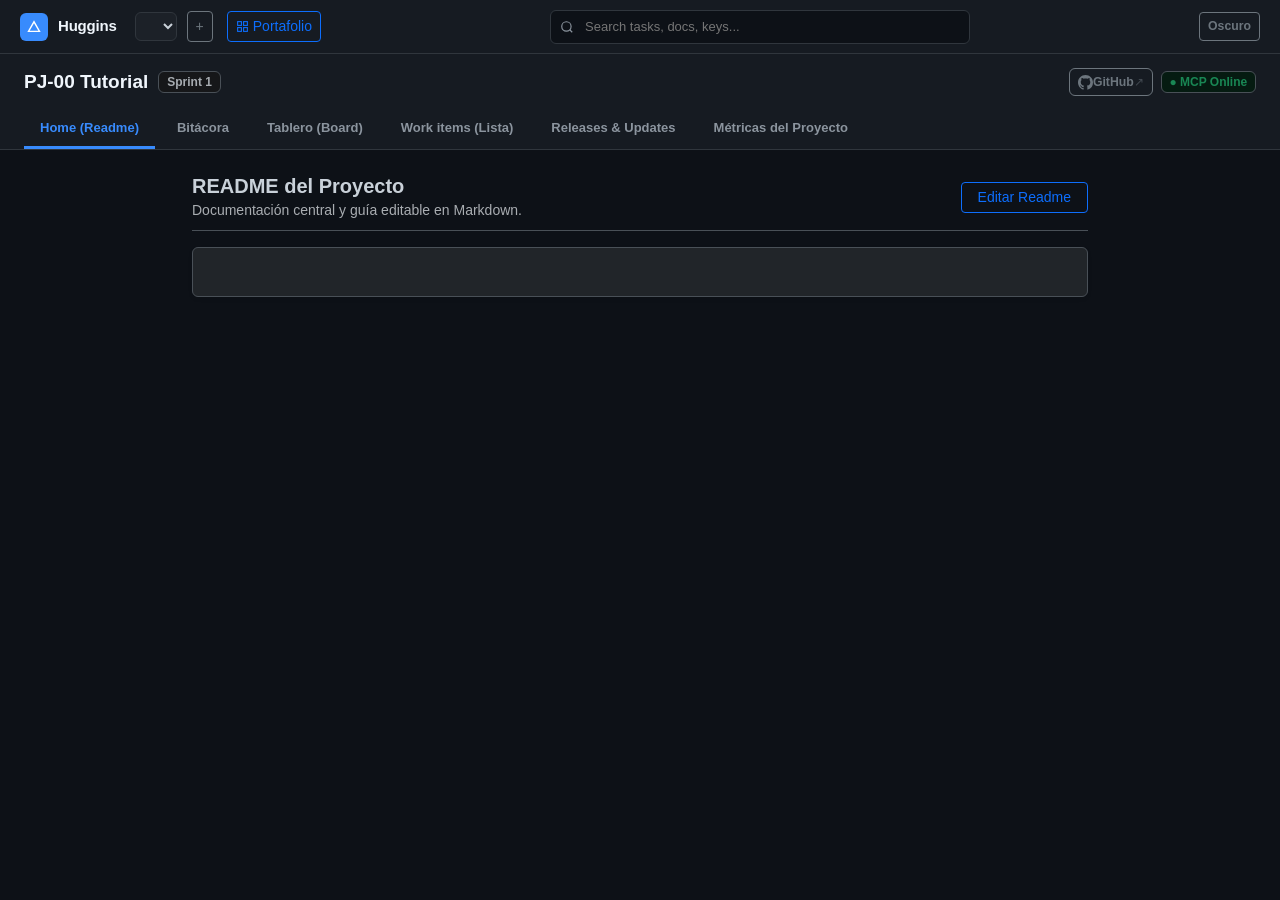
==== static/index.html @ 6dd1d67a "fix: precargar renderPortfolio y agregar cache buster v=2.2" ====
<!DOCTYPE html>
<html lang="es" data-bs-theme="dark">
<head>
  <meta charset="UTF-8">
  <meta name="viewport" content="width=device-width, initial-scale=1.0">
  <title>Huggins — AI-Native Agile & MCP Platform</title>
  
  <!-- Bootstrap 5 Local -->
  <link rel="stylesheet" href="/static/vendor/bootstrap/css/bootstrap.min.css">
  <link rel="stylesheet" href="/static/css/style.css">

  <!-- Vendor JS Local -->
  <script src="/static/vendor/bootstrap/js/bootstrap.bundle.min.js"></script>
  <script src="/static/vendor/marked.min.js"></script>
  <script src="/static/vendor/mermaid.min.js"></script>
</head>
<body>

  <!-- Topbar Principal estilo Jira -->
  <header class="jira-topbar">
    <div class="jira-logo-box">
      <div class="jira-logo-badge">
        <svg viewBox="0 0 24 24" width="16" height="16" fill="white"><path d="M12 2L2 19.5h20L12 2zm0 4.5l6.5 11h-13l6.5-11z"/></svg>
      </div>
      <span class="jira-brand-name">Huggins</span>
      
      <!-- Selector de Proyecto -->
      <select id="project-selector" class="project-selector-dropdown ms-2"></select>
      <button id="btn-add-project" class="btn btn-sm btn-outline-secondary py-1 px-2" title="Nuevo Proyecto">+</button>
      <button id="btn-open-portfolio" class="btn btn-sm btn-outline-primary py-1 px-2 d-flex align-items-center gap-1 ms-1" data-bs-toggle="modal" data-bs-target="#portfolio-modal" onclick="openPortfolioModal()" title="Ver Portafolio de Proyectos">
        <svg width="13" height="13" viewBox="0 0 24 24" fill="none" stroke="currentColor" stroke-width="2"><rect x="3" y="3" width="7" height="7"/><rect x="14" y="3" width="7" height="7"/><rect x="14" y="14" width="7" height="7"/><rect x="3" y="14" width="7" height="7"/></svg>
        <span>Portafolio</span>
      </button>
    </div>

    <!-- Barra de Búsqueda Centrada -->
    <div class="jira-search-bar">
      <svg class="jira-search-icon" width="14" height="14" viewBox="0 0 24 24" fill="none" stroke="currentColor" stroke-width="2"><circle cx="11" cy="11" r="8"/><path d="m21 21-4.3-4.3"/></svg>
      <input type="text" id="jira-search-input" class="jira-search-input" placeholder="Search tasks, docs, keys..." autocomplete="off">
    </div>

    <!-- Acciones Derecha (Theme Toggle) -->
    <div class="d-flex align-items-center gap-2">
      <!-- Toggle Modo Claro / Oscuro -->
      <button id="btn-theme-toggle" class="btn btn-sm btn-outline-secondary d-flex align-items-center gap-1" title="Alternar Modo Claro / Oscuro">
        <span id="theme-text" class="small fw-semibold">Tema</span>
      </button>
    </div>
  </header>

  <!-- Subheader con Título y Navegación de Vistas -->
  <section class="jira-subheader">
    <div class="project-title-row">
      <div class="project-heading">
        <h1 id="current-project-title" class="project-name-text" title="Clic para editar nombre y URL de GitHub" style="cursor: pointer;">PJ-00 Tutorial</h1>
        <span id="active-sprint-badge" class="badge bg-secondary-subtle text-secondary-emphasis border px-2 py-1 fs-7">
          Sprint 1
        </span>
      </div>
      
      <div class="d-flex align-items-center gap-2">
        <!-- Direct Link to GitHub Repository -->
        <a id="project-github-link" href="#" target="_blank" rel="noopener noreferrer" class="btn btn-sm btn-outline-secondary d-inline-flex align-items-center gap-1.5 py-1 px-2.5" style="border-radius: 6px; text-decoration: none;" title="Abrir repositorio en GitHub (o clic para configurar)">
          <svg width="15" height="15" viewBox="0 0 24 24" fill="currentColor">
            <path d="M12 0C5.37 0 0 5.37 0 12c0 5.31 3.435 9.795 8.205 11.385.6.105.825-.255.825-.57 0-.285-.015-1.23-.015-2.235-3.015.555-3.795-.735-4.035-1.41-.135-.345-.72-1.41-1.23-1.695-.42-.225-1.02-.78-.015-.795.945-.015 1.62.87 1.845 1.23 1.08 1.815 2.805 1.305 3.495.99.105-.78.42-1.305.765-1.605-2.67-.3-5.46-1.335-5.46-5.925 0-1.305.465-2.385 1.23-3.225-.12-.3-.54-1.53.12-3.18 0 0 1.005-.315 3.3 1.23.96-.27 1.98-.405 3-.405s2.04.135 3 .405c2.295-1.56 3.3-1.23 3.3-1.23.66 1.65.24 2.88.12 3.18.765.84 1.23 1.905 1.23 3.225 0 4.605-2.805 5.625-5.475 5.925.435.375.81 1.095.81 2.22 0 1.605-.015 2.895-.015 3.3 0 .315.225.69.825.57A12.02 12.02 0 0024 12c0-6.63-5.37-12-12-12z"/>
          </svg>
          <span id="project-github-label" class="small fw-semibold">GitHub</span>
          <span class="small opacity-50">↗</span>
        </a>
        <span class="badge bg-success-subtle text-success border">● MCP Online</span>
      </div>
    </div>

    <!-- Pestañas de Navegación estilo Jira (Sin iconos / Emojis) -->
    <nav class="jira-nav-tabs">
      <div class="jira-tab active" data-tab="home">Home (Readme)</div>
      <div class="jira-tab" data-tab="bitacora">Bitácora</div>
      <div class="jira-tab" data-tab="board">Tablero (Board)</div>
      <div class="jira-tab" data-tab="work-items">Work items (Lista)</div>
      <div class="jira-tab" data-tab="changelog">Releases & Updates</div>
      <div class="jira-tab" data-tab="metrics">Métricas del Proyecto</div>
    </nav>
  </section>

  <!-- Espacio de Trabajo Principal -->
  <div class="app-workspace">

    <!-- Vista Principal Cambiable -->
    <main class="main-view-container">

      <!-- 0. VISTA HOME (README MARKDOWN EDITABLE) -->
      <div id="view-home" class="view-panel active p-4" style="overflow-y: auto; height: 100%;">
        <div class="container" style="max-width: 920px;">
          <div class="d-flex justify-content-between align-items-center mb-3 pb-2 border-bottom">
            <div>
              <h3 id="home-readme-title" class="fs-5 fw-bold mb-0">README del Proyecto</h3>
              <span class="text-muted small">Documentación central y guía editable en Markdown.</span>
            </div>
            <div class="d-flex gap-2">
              <button id="btn-edit-readme" class="btn btn-sm btn-outline-primary py-1 px-3">Editar Readme</button>
              <button id="btn-save-readme" class="btn btn-sm btn-primary py-1 px-3" style="display:none;">Guardar Cambios</button>
              <button id="btn-cancel-readme" class="btn btn-sm btn-outline-secondary py-1 px-3" style="display:none;">Cancelar</button>
            </div>
          </div>

          <!-- Modo Lectura / Renderizado -->
          <div id="readme-view-container">
            <div id="readme-rendered-content" class="markdown-body p-4 border rounded shadow-sm bg-body"></div>
          </div>

          <!-- Modo Edición -->
          <div id="readme-edit-container" style="display:none;">
            <div class="form-text small text-muted mb-2">Escribe en Markdown estándar (títulos, listas, código, enlaces). También editable desde agentes MCP.</div>
            <textarea id="readme-editor-textarea" class="form-control font-monospace mb-3" rows="18" placeholder="# Titulo del proyecto..."></textarea>
          </div>
        </div>
      </div>

      <!-- 0.1 VISTA BITÁCORA (NOTEBOOK MARKDOWN INTERACTIVO) -->
      <div id="view-bitacora" class="view-panel p-4" style="overflow-y: auto; height: 100%; display:none;">
        <div class="container" style="max-width: 920px;">
          <div class="d-flex justify-content-between align-items-center mb-3 pb-2 border-bottom">
            <div>
              <h3 id="bitacora-header-title" class="fs-5 fw-bold mb-0">Bitácora del Proyecto</h3>
              <span class="text-muted small">Registro interactivo de actividades y aprendizajes en celdas Markdown tipo Notebook.</span>
            </div>
            <button id="btn-add-bitacora-entry" class="btn btn-sm btn-primary py-1 px-3 d-flex align-items-center gap-1">
              + Nueva Entrada
            </button>
          </div>

          <!-- Formulario colapsable para nueva entrada -->
          <div id="new-bitacora-entry-card" class="card mb-4 border shadow-sm" style="display:none;">
            <div class="card-header py-2 d-flex justify-content-between align-items-center bg-body-tertiary">
              <span class="small fw-bold">Redactar Nueva Entrada de Bitácora</span>
              <button type="button" class="btn-close btn-sm" id="btn-close-new-bitacora"></button>
            </div>
            <div class="card-body p-3">
              <div class="row g-2 mb-2">
                <div class="col-md-8">
                  <label class="form-label small fw-bold mb-1">Título de la entrada / Hito:</label>
                  <input type="text" id="new-bitacora-title" class="form-control form-control-sm" placeholder="Ej. Integración DVC + MLflow & Modelado Fase 2">
                </div>
                <div class="col-md-4">
                  <label class="form-label small fw-bold mb-1">Fecha:</label>
                  <input type="date" id="new-bitacora-date" class="form-control form-control-sm">
                </div>
              </div>
              <div class="mb-3">
                <label class="form-label small fw-bold mb-1">Contenido Markdown:</label>
                <textarea id="new-bitacora-content" class="form-control font-monospace" rows="12"></textarea>
              </div>
              <div class="d-flex justify-content-end gap-2">
                <button type="button" class="btn btn-sm btn-secondary" id="btn-cancel-new-bitacora">Cancelar</button>
                <button type="button" class="btn btn-sm btn-primary" id="btn-save-new-bitacora">Guardar Entrada</button>
              </div>
            </div>
          </div>

          <!-- Contenedor dinámico de celdas / bloques de bitácora -->
          <div id="bitacora-entries-list" class="d-flex flex-column gap-3 mb-5"></div>
        </div>
      </div>

      <!-- 1. VISTA BOARD (KANBAN CON BACKLOG INTEGRADO) -->
      <div id="view-board" class="view-panel h-100" style="display:none;">
        <div id="board-columns-container" class="jira-board-viewport"></div>
      </div>

      <!-- 2. VISTA WORK ITEMS (LISTA JERÁRQUICA POR FASES) -->
      <div id="view-work-items" class="view-panel p-4" style="display:none;">
        <div class="d-flex justify-content-between align-items-center mb-3">
          <div>
            <h3 class="fs-5 fw-bold mb-1">Work items</h3>
            <p class="text-muted small mb-0">Lista jerárquica organizada por fases de desarrollo.</p>
          </div>
          <button id="btn-add-work-item" class="btn btn-sm btn-outline-primary">+ Add Item</button>
        </div>
        <div id="work-items-container" class="work-items-viewport p-0"></div>
      </div>


      <!-- 4. VISTA RELEASES & UPDATES -->
      <div id="view-changelog" class="view-panel p-4" style="display:none;">
        <div class="container" style="max-width: 840px;">
          <div class="d-flex justify-content-between align-items-center mb-4">
            <div>
              <h3 class="fs-5 fw-bold mb-1">Releases & Sprint Retrospectives</h3>
              <p class="text-muted small mb-0">Registro histórico de versiones entregadas.</p>
            </div>
            <button id="btn-add-release" class="btn btn-sm btn-primary">+ Log Release</button>
          </div>
          <div id="releases-container" class="d-flex flex-direction-column gap-3"></div>
        </div>
      </div>

      <!-- 5. VISTA MÉTRICAS DEL PROYECTO -->
      <div id="view-metrics" class="view-panel p-4" style="display:none;">
        <div class="container" style="max-width: 1040px;">
          <div class="d-flex justify-content-between align-items-center mb-4">
            <div>
              <h3 class="fs-5 fw-bold mb-1">Métricas Generales del Proyecto & Progreso Scrum</h3>
              <p class="text-muted small mb-0">Monitoreo de tareas totales, velocidad de sprint, distribución por estado y prioridades.</p>
            </div>
            <button id="btn-refresh-metrics" class="btn btn-sm btn-outline-secondary">Actualizar</button>
          </div>

          <!-- KPI Cards -->
          <div class="row g-3 mb-4">
            <div class="col-md-3">
              <div class="card p-3 border shadow-sm">
                <span class="text-muted small fw-semibold text-uppercase">Total de Tareas</span>
                <span id="metric-total-tasks" class="fs-2 fw-bold text-primary">0</span>
                <span id="metric-tasks-breakdown" class="text-muted small">0 completadas · 0 pendientes</span>
              </div>
            </div>
            <div class="col-md-3">
              <div class="card p-3 border shadow-sm">
                <span class="text-muted small fw-semibold text-uppercase">Velocidad del Sprint</span>
                <span id="metric-velocity" class="fs-2 fw-bold text-body">0 pts</span>
                <span id="metric-points-breakdown" class="text-muted small">Story points completados</span>
              </div>
            </div>
            <div class="col-md-3">
              <div class="card p-3 border shadow-sm">
                <span class="text-muted small fw-semibold text-uppercase">Tasa de Cumplimiento</span>
                <span id="metric-completion" class="fs-2 fw-bold text-success">0%</span>
                <div class="progress mt-1" style="height: 5px;">
                  <div id="metric-completion-bar" class="progress-bar bg-success" style="width: 0%;"></div>
                </div>
              </div>
            </div>
            <div class="col-md-3">
              <div class="card p-3 border shadow-sm">
                <span class="text-muted small fw-semibold text-uppercase">En Progreso</span>
                <span id="metric-in-progress" class="fs-2 fw-bold text-info">0</span>
                <span class="text-muted small">Historias en desarrollo activo</span>
              </div>
            </div>
          </div>

          <!-- Paneles de Distribución -->
          <div class="row g-4 mb-4">
            <!-- Distribución por Estado / Columnas -->
            <div class="col-md-6">
              <div class="card p-3 border shadow-sm h-100">
                <h5 class="fs-6 fw-bold mb-3">Distribución por Estado (Columnas)</h5>
                <div id="status-distribution-container" class="d-flex flex-column gap-3"></div>
              </div>
            </div>

            <!-- Distribución por Prioridad -->
            <div class="col-md-6">
              <div class="card p-3 border shadow-sm h-100">
                <h5 class="fs-6 fw-bold mb-3">Puntos de Historia por Prioridad</h5>
                <div id="priority-distribution-container" class="d-flex flex-column gap-3"></div>
              </div>
            </div>
          </div>

          <!-- Distribución por Miembro del Equipo -->
          <div class="card p-4 border shadow-sm mb-4">
            <h5 class="fs-6 fw-bold mb-3">Carga de Trabajo por Responsable / Miembro</h5>
            <div id="assignees-distribution-bars" class="d-flex flex-column gap-3"></div>
          </div>
        </div>
      </div>

    </main>
  </div>

  <!-- Modal de Creación / Edición de Tareas con Selector de Agente -->
  <div id="task-modal" class="modal fade" tabindex="-1">
    <div class="modal-dialog modal-lg">
      <div class="modal-content">
        <div class="modal-header py-2">
          <h5 class="modal-title fs-6 fw-bold">Crear / Editar Tarea</h5>
          <button type="button" class="btn-close" data-bs-dismiss="modal"></button>
        </div>
        <div class="modal-body">
          <div class="mb-3">
            <label class="form-label small fw-bold">Título de la tarea:</label>
            <input type="text" id="modal-task-title" class="form-control" placeholder="What needs to be done?">
          </div>
          <div class="row g-2 mb-3">
            <div class="col-md-3">
              <label class="form-label small fw-bold">Columna:</label>
              <select id="modal-task-column" class="form-select form-select-sm"></select>
            </div>
            <div class="col-md-3">
              <label class="form-label small fw-bold">Agente Asignado:</label>
              <select id="modal-task-assignee" class="form-select form-select-sm">
                <option value="Claude Agent">Claude Agent</option>
                <option value="Cursor">Cursor</option>
                <option value="Figma Agent">Figma Agent</option>
                <option value="Rich (Humano)">Rich (Humano)</option>
              </select>
            </div>
            <div class="col-md-3">
              <label class="form-label small fw-bold">Story Points:</label>
              <select id="modal-task-points" class="form-select form-select-sm">
                <option value="1">1 pt</option>
                <option value="2">2 pts</option>
                <option value="3">3 pts</option>
                <option value="5">5 pts</option>
                <option value="8">8 pts</option>
                <option value="13">13 pts</option>
              </select>
            </div>
            <div class="col-md-3">
              <label class="form-label small fw-bold">Fase (Work item):</label>
              <select id="modal-task-phase" class="form-select form-select-sm">
                <option value="Phase 1">Phase 1</option>
                <option value="Phase 2">Phase 2</option>
                <option value="Phase 3">Phase 3</option>
              </select>
            </div>
          </div>
          <div class="row g-2 mb-3">
            <div class="col-md-4">
              <label class="form-label small fw-bold">Sprint / Backlog:</label>
              <select id="modal-task-sprint" class="form-select form-select-sm"></select>
            </div>
            <div class="col-md-4">
              <label class="form-label small fw-bold">Prioridad:</label>
              <select id="modal-task-priority" class="form-select form-select-sm">
                <option value="low">Baja</option>
                <option value="medium">Media</option>
                <option value="high">Alta</option>
                <option value="urgent">Urgente</option>
              </select>
            </div>
            <div class="col-md-4">
              <label class="form-label small fw-bold">Tags (separados por coma):</label>
              <input type="text" id="modal-task-tags" class="form-control form-control-sm" placeholder="Frontend, API, Auth">
            </div>
          </div>
          <div class="mb-3">
            <label class="form-label small fw-bold">Documentación / Notas Markdown:</label>
            <textarea id="modal-task-desc" class="form-control font-monospace" rows="6" placeholder="Detalles, checklists y notas técnicas..."></textarea>
          </div>
        </div>
        <div class="modal-footer py-2">
          <button id="btn-modal-delete-task" class="btn btn-sm btn-outline-danger me-auto" style="display:none;">Eliminar</button>
          <button type="button" class="btn btn-sm btn-secondary" data-bs-dismiss="modal">Cancelar</button>
          <button id="btn-modal-save-task" class="btn btn-sm btn-primary">Guardar Tarea</button>
        </div>
      </div>
    </div>
  </div>

  <!-- Modal de Creación de Release -->
  <div id="release-modal" class="modal fade" tabindex="-1">
    <div class="modal-dialog">
      <div class="modal-content">
        <div class="modal-header py-2">
          <h5 class="modal-title fs-6 fw-bold">Registrar Nueva Versión (Release)</h5>
          <button type="button" class="btn-close" data-bs-dismiss="modal"></button>
        </div>
        <div class="modal-body">
          <div class="mb-3">
            <label class="form-label small fw-bold">Tag de Versión:</label>
            <input type="text" id="modal-release-tag" class="form-control" placeholder="v1.0.0, v0.2.0, etc.">
          </div>
          <div class="mb-3">
            <label class="form-label small fw-bold">Título del Release:</label>
            <input type="text" id="modal-release-title" class="form-control" placeholder="Ej. Lanzamiento Módulo de Reportes">
          </div>
          <div class="mb-3">
            <label class="form-label small fw-bold">Notas de Entrega / Changelog (Markdown):</label>
            <textarea id="modal-release-notes" class="form-control font-monospace" rows="5" placeholder="Detalles de features entregadas, fixes y mejoras..."></textarea>
          </div>
        </div>
        <div class="modal-footer py-2">
          <button type="button" class="btn btn-sm btn-secondary" data-bs-dismiss="modal">Cancelar</button>
          <button id="btn-modal-save-release" class="btn btn-sm btn-primary">Guardar Release</button>
        </div>
      </div>
    </div>
  </div>

  <!-- Modal Portafolio de Proyectos (Vista Hub Global) -->
  <div id="portfolio-modal" class="modal fade" tabindex="-1">
    <div class="modal-dialog modal-xl modal-dialog-scrollable">
      <div class="modal-content">
        <div class="modal-header py-2 px-3 border-bottom">
          <div class="d-flex align-items-center gap-2">
            <h5 class="modal-title fs-6 fw-bold mb-0">Portafolio de Proyectos</h5>
            <span id="portfolio-total-count" class="badge bg-secondary-subtle text-secondary border">0 proyectos</span>
          </div>
          <div class="d-flex align-items-center gap-2">
            <button id="btn-portfolio-new-project" class="btn btn-sm btn-primary py-1 px-2.5">+ Nuevo Proyecto</button>
            <button type="button" class="btn-close" data-bs-dismiss="modal"></button>
          </div>
        </div>
        <div class="modal-body p-3">
          <!-- Barra de Filtros -->
          <div class="card p-2 mb-3 border shadow-sm bg-body-tertiary">
            <div class="row g-2 align-items-center">
              <div class="col-md-4">
                <input type="text" id="portfolio-filter-search" class="form-control form-control-sm" placeholder="Buscar por clave, nombre o tema...">
              </div>
              <div class="col-md-3">
                <select id="portfolio-filter-theme" class="form-select form-select-sm">
                  <option value="">Todos los Temas</option>
                </select>
              </div>
              <div class="col-md-2">
                <select id="portfolio-filter-difficulty" class="form-select form-select-sm">
                  <option value="">Toda Dificultad</option>
                  <option value="1">1 Estrella (★☆☆☆☆)</option>
                  <option value="2">2 Estrellas (★★☆☆☆)</option>
                  <option value="3">3 Estrellas (★★★☆☆)</option>
                  <option value="4">4 Estrellas (★★★★☆)</option>
                  <option value="5">5 Estrellas (★★★★★)</option>
                </select>
              </div>
              <div class="col-md-2">
                <select id="portfolio-filter-status" class="form-select form-select-sm">
                  <option value="">Todos los Estados</option>
                  <option value="Planeación">Planeación</option>
                  <option value="En Curso">En Curso</option>
                  <option value="Terminado">Terminado</option>
                  <option value="Pausado">Pausado</option>
                </select>
              </div>
              <div class="col-md-1 text-end">
                <button id="btn-portfolio-reset-filters" class="btn btn-sm btn-outline-secondary w-100 py-1">Reset</button>
              </div>
            </div>
          </div>

          <!-- Tabla de Portafolio -->
          <div class="card border shadow-sm">
            <div class="table-responsive">
              <table class="table table-hover align-middle mb-0" id="portfolio-table">
                <thead class="table-light">
                  <tr class="small text-muted text-uppercase">
                    <th style="width: 75px;">Clave</th>
                    <th style="min-width: 220px;">Nombre del Proyecto</th>
                    <th style="min-width: 140px;">Tema / Eje</th>
                    <th style="width: 110px;">Dificultad</th>
                    <th style="width: 100px;">Estado</th>
                    <th style="min-width: 140px;">Progreso</th>
                    <th style="width: 110px;">Última Bitácora</th>
                    <th style="width: 130px;" class="text-end">Acciones</th>
                  </tr>
                </thead>
                <tbody id="portfolio-table-body">
                  <!-- Filas dinámicas -->
                </tbody>
              </table>
            </div>
          </div>
        </div>
      </div>
    </div>
  </div>

  <!-- Modal de Configuración del Proyecto (GitHub Repo & Metadatos) -->
  <div id="project-settings-modal" class="modal fade" tabindex="-1">
    <div class="modal-dialog">
      <div class="modal-content">
        <div class="modal-header py-2">
          <h5 class="modal-title fs-6 fw-bold">Configuración del Proyecto</h5>
          <button type="button" class="btn-close" data-bs-dismiss="modal"></button>
        </div>
        <div class="modal-body">
          <input type="hidden" id="modal-proj-id" value="">
          <div class="mb-3">
            <label class="form-label small fw-bold">Nombre del Proyecto:</label>
            <input type="text" id="modal-proj-name" class="form-control form-control-sm" placeholder="Ej. PJ-67 Platform">
          </div>
          <div class="row g-2 mb-3">
            <div class="col-md-6">
              <label class="form-label small fw-bold">Tema:</label>
              <input type="text" id="modal-proj-theme" class="form-control form-control-sm" placeholder="Ej. Riesgo de Crédito">
            </div>
            <div class="col-md-6">
              <label class="form-label small fw-bold">Eje:</label>
              <input type="text" id="modal-proj-axis" class="form-control form-control-sm" placeholder="Ej. Abierto, MLOps, Data">
            </div>
          </div>
          <div class="row g-2 mb-3">
            <div class="col-md-6">
              <label class="form-label small fw-bold">Dificultad (1 a 5):</label>
              <select id="modal-proj-difficulty" class="form-select form-select-sm">
                <option value="1">★☆☆☆☆ (1 - Básica)</option>
                <option value="2">★★☆☆☆ (2 - Intermedia)</option>
                <option value="3" selected>★★★☆☆ (3 - Media)</option>
                <option value="4">★★★★☆ (4 - Avanzada)</option>
                <option value="5">★★★★★ (5 - Experto)</option>
              </select>
            </div>
            <div class="col-md-6">
              <label class="form-label small fw-bold">Estado General:</label>
              <select id="modal-proj-status" class="form-select form-select-sm">
                <option value="Planeación" selected>Planeación</option>
                <option value="En Curso">En Curso</option>
                <option value="Terminado">Terminado</option>
                <option value="Pausado">Pausado</option>
              </select>
            </div>
          </div>
          <div class="mb-3">
            <label class="form-label small fw-bold">URL de Repositorio GitHub:</label>
            <div class="input-group input-group-sm">
              <span class="input-group-text">
                <svg width="14" height="14" viewBox="0 0 24 24" fill="currentColor">
                  <path d="M12 0C5.37 0 0 5.37 0 12c0 5.31 3.435 9.795 8.205 11.385.6.105.825-.255.825-.57 0-.285-.015-1.23-.015-2.235-3.015.555-3.795-.735-4.035-1.41-.135-.345-.72-1.41-1.23-1.695-.42-.225-1.02-.78-.015-.795.945-.015 1.62.87 1.845 1.23 1.08 1.815 2.805 1.305 3.495.99.105-.78.42-1.305.765-1.605-2.67-.3-5.46-1.335-5.46-5.925 0-1.305.465-2.385 1.23-3.225-.12-.3-.54-1.53.12-3.18 0 0 1.005-.315 3.3 1.23.96-.27 1.98-.405 3-.405s2.04.135 3 .405c2.295-1.56 3.3-1.23 3.3-1.23.66 1.65.24 2.88.12 3.18.765.84 1.23 1.905 1.23 3.225 0 4.605-2.805 5.625-5.475 5.925.435.375.81 1.095.81 2.22 0 1.605-.015 2.895-.015 3.3 0 .315.225.69.825.57A12.02 12.02 0 0024 12c0-6.63-5.37-12-12-12z"/>
                </svg>
              </span>
              <input type="url" id="modal-proj-github" class="form-control" placeholder="https://github.com/usuario/repo">
            </div>
            <div class="form-text small text-muted">Enlace directo para navegar a este repositorio desde la barra superior.</div>
          </div>
          <div class="mb-3">
            <label class="form-label small fw-bold">Descripción:</label>
            <textarea id="modal-proj-desc" class="form-control form-control-sm" rows="3" placeholder="Propósito del proyecto..."></textarea>
          </div>
        </div>
        <div class="modal-footer py-2">
          <button type="button" class="btn btn-sm btn-secondary" data-bs-dismiss="modal">Cancelar</button>
          <button id="btn-modal-save-proj" class="btn btn-sm btn-primary">Guardar Cambios</button>
        </div>
      </div>
    </div>
  </div>

  <script src="/static/js/app.js?v=2.2"></script>
</body>
</html>
---- static/css/style.css ----
/* ========================================================
   PJ-67 Atlassian/Jira SDLC Theme with Bootstrap 5
   Full Light / Dark Mode support & AI Native Features
   ======================================================== */

:root, [data-bs-theme="light"] {
  --app-bg: #f7f8f9;
  --header-bg: #ffffff;
  --sidebar-bg: #f4f5f7;
  --card-bg: #ffffff;
  --card-hover-bg: #fafbfc;
  --border-subtle: #dfe1e6;
  --border-focus: #4c9aff;
  
  --text-title: #172b4d;
  --text-body: #253858;
  --text-muted: #6b778c;
  
  --jira-blue: #0052cc;
  --jira-blue-hover: #0747a6;
  --jira-blue-subtle: #deebff;
  
  --agent-claude: #d97706;
  --agent-claude-bg: #fef3c7;
  --agent-cursor: #2563eb;
  --agent-cursor-bg: #dbeafe;
  --agent-figma: #7c3aed;
  --agent-figma-bg: #ede9fe;
  
  --font-jira: -apple-system, BlinkMacSystemFont, "Segoe UI", Roboto, "Noto Sans", Ubuntu, sans-serif;
  --font-mono: ui-monospace, SFMono-Regular, Menlo, Monaco, Consolas, monospace;
}

[data-bs-theme="dark"] {
  --app-bg: #0d1117;
  --header-bg: #161b22;
  --sidebar-bg: #11141c;
  --card-bg: #1c2128;
  --card-hover-bg: #22272e;
  --border-subtle: #30363d;
  --border-focus: #58a6ff;
  
  --text-title: #f0f6fc;
  --text-body: #c9d1d9;
  --text-muted: #8b949e;
  
  --jira-blue: #388bfd;
  --jira-blue-hover: #1f6feb;
  --jira-blue-subtle: rgba(56, 139, 253, 0.15);
  
  --agent-claude: #f59e0b;
  --agent-claude-bg: rgba(245, 158, 11, 0.18);
  --agent-cursor: #60a5fa;
  --agent-cursor-bg: rgba(96, 165, 250, 0.18);
  --agent-figma: #a78bfa;
  --agent-figma-bg: rgba(167, 139, 250, 0.18);
}

body {
  font-family: var(--font-jira);
  background-color: var(--app-bg);
  color: var(--text-body);
  height: 100vh;
  margin: 0;
  overflow: hidden;
  display: flex;
  flex-direction: column;
}

/* ========================================================
   Top Navigation Bar (Jira Style)
   ======================================================== */

.jira-topbar {
  height: 54px;
  background: var(--header-bg);
  border-bottom: 1px solid var(--border-subtle);
  display: flex;
  align-items: center;
  justify-content: space-between;
  padding: 0 20px;
  flex-shrink: 0;
  z-index: 100;
  width: 100%;
  box-sizing: border-box;
  flex-wrap: nowrap;
}

.jira-logo-box {
  display: flex;
  align-items: center;
  gap: 10px;
  flex-shrink: 0;
}

.jira-logo-badge {
  width: 28px;
  height: 28px;
  background: var(--jira-blue);
  color: white;
  border-radius: 6px;
  display: flex;
  align-items: center;
  justify-content: center;
  font-weight: 700;
  font-size: 13px;
}

.jira-brand-name {
  font-size: 15px;
  font-weight: 700;
  color: var(--text-title);
  letter-spacing: -0.2px;
}

.jira-search-bar {
  max-width: 420px;
  min-width: 180px;
  flex: 1;
  margin: 0 20px;
  position: relative;
}

.jira-search-input {
  width: 100%;
  height: 34px;
  background: var(--app-bg);
  border: 1px solid var(--border-subtle);
  border-radius: 6px;
  padding: 0 12px 0 34px;
  font-size: 13px;
  color: var(--text-body);
  outline: none;
  transition: all 0.15s ease;
}

.jira-search-input:focus {
  border-color: var(--border-focus);
  background: var(--header-bg);
  box-shadow: 0 0 0 2px rgba(76, 154, 255, 0.2);
}

.jira-search-icon {
  position: absolute;
  left: 10px;
  top: 50%;
  transform: translateY(-50%);
  color: var(--text-muted);
  pointer-events: none;
}

/* ========================================================
   Subheader & Navigation Tabs
   ======================================================== */

.jira-subheader {
  background: var(--header-bg);
  border-bottom: 1px solid var(--border-subtle);
  padding: 14px 24px 0 24px;
  display: flex;
  flex-direction: column;
  gap: 10px;
  flex-shrink: 0;
  width: 100%;
  box-sizing: border-box;
}

.project-title-row {
  display: flex;
  align-items: center;
  justify-content: space-between;
  flex-wrap: wrap;
  gap: 10px;
}

.project-heading {
  display: flex;
  align-items: center;
  gap: 10px;
}

.project-name-text {
  font-size: 19px;
  font-weight: 700;
  color: var(--text-title);
  margin: 0;
}

.project-selector-dropdown {
  background: var(--card-bg);
  border: 1px solid var(--border-subtle);
  color: var(--text-body);
  font-size: 13px;
  font-weight: 500;
  padding: 5px 10px;
  border-radius: 6px;
  outline: none;
  cursor: pointer;
}

.jira-nav-tabs {
  display: flex;
  gap: 6px;
  margin-top: 4px;
  overflow-x: auto;
}

.jira-tab {
  padding: 8px 16px;
  font-size: 13px;
  font-weight: 600;
  color: var(--text-muted);
  border-bottom: 3px solid transparent;
  cursor: pointer;
  display: flex;
  align-items: center;
  gap: 6px;
  text-decoration: none;
  white-space: nowrap;
  transition: all 0.15s ease;
}

.jira-tab:hover {
  color: var(--text-title);
}

.jira-tab.active {
  color: var(--jira-blue);
  border-bottom-color: var(--jira-blue);
}

/* ========================================================
   Main Workspace Layout
   ======================================================== */

.app-workspace {
  flex: 1;
  display: flex;
  flex-direction: column;
  overflow: hidden;
  position: relative;
  width: 100%;
}

.main-view-container {
  flex: 1;
  overflow-y: auto;
  overflow-x: hidden;
  display: flex;
  flex-direction: column;
  width: 100%;
}

/* ========================================================
   Board View (Kanban) — Image 1 Style
   ======================================================== */

.jira-board-viewport {
  padding: 18px 24px;
  display: flex;
  gap: 16px;
  overflow-x: auto;
  align-items: flex-start;
  flex: 1;
}

.jira-column {
  flex: 0 0 290px;
  background: var(--sidebar-bg);
  border-radius: 8px;
  border: 1px solid var(--border-subtle);
  display: flex;
  flex-direction: column;
  max-height: calc(100vh - 150px);
}

.jira-col-header {
  padding: 12px 14px;
  display: flex;
  align-items: center;
  justify-content: space-between;
}

.jira-col-title {
  font-size: 12px;
  font-weight: 700;
  text-transform: uppercase;
  color: var(--text-muted);
  letter-spacing: 0.3px;
  margin: 0;
  display: flex;
  align-items: center;
  gap: 8px;
}

.jira-card-list {
  padding: 0 10px 10px 10px;
  display: flex;
  flex-direction: column;
  gap: 8px;
  overflow-y: auto;
  min-height: 120px;
}

.jira-card-list.drag-over {
  background: rgba(0, 82, 204, 0.04);
  outline: 2px dashed var(--jira-blue);
  border-radius: 6px;
}

/* Inline Quick Create in Column */
.quick-create-box {
  padding: 8px 10px;
}

.quick-create-input {
  width: 100%;
  padding: 8px 10px;
  font-size: 13px;
  border: 1px solid var(--border-subtle);
  border-radius: 4px;
  background: var(--card-bg);
  color: var(--text-body);
  outline: none;
  box-shadow: 0 1px 3px rgba(0, 0, 0, 0.05);
}

.quick-create-input:focus {
  border-color: var(--border-focus);
}

/* Jira Cards */
.jira-card {
  background: var(--card-bg);
  border: 1px solid var(--border-subtle);
  border-radius: 6px;
  padding: 12px;
  cursor: grab;
  box-shadow: 0 1px 3px rgba(0, 0, 0, 0.04);
  transition: all 0.15s ease;
  display: flex;
  flex-direction: column;
  gap: 8px;
}

.jira-card:hover {
  box-shadow: 0 3px 8px rgba(0, 0, 0, 0.08);
  border-color: var(--border-focus);
  transform: translateY(-1px);
}

.jira-card.dragging {
  opacity: 0.35;
}

.card-key-row {
  display: flex;
  align-items: center;
  justify-content: space-between;
}

.card-key {
  font-family: var(--font-mono);
  font-size: 11px;
  font-weight: 600;
  color: var(--jira-blue);
}

.card-title-text {
  font-size: 13px;
  font-weight: 500;
  line-height: 1.4;
  color: var(--text-title);
}

.card-agent-badge {
  display: inline-flex;
  align-items: center;
  gap: 5px;
  font-size: 11px;
  font-weight: 600;
  padding: 2px 7px;
  border-radius: 4px;
  width: fit-content;
}

.agent-claude {
  background: var(--agent-claude-bg);
  color: var(--agent-claude);
}

.agent-cursor {
  background: var(--agent-cursor-bg);
  color: var(--agent-cursor);
}

.agent-figma {
  background: var(--agent-figma-bg);
  color: var(--agent-figma);
}

.agent-rich {
  background: rgba(16, 185, 129, 0.15);
  color: #10b981;
}

.agent-default {
  background: var(--app-bg);
  color: var(--text-muted);
  border: 1px solid var(--border-subtle);
}

/* ========================================================
   Work Items View (Hierarchical Table) — Image 4 Style
   ======================================================== */

.work-items-viewport {
  padding: 24px;
  max-width: 1200px;
  width: 100%;
}

.phase-group {
  margin-bottom: 24px;
  background: var(--card-bg);
  border: 1px solid var(--border-subtle);
  border-radius: 8px;
  overflow: hidden;
}

.phase-header {
  background: var(--sidebar-bg);
  padding: 10px 16px;
  font-size: 13px;
  font-weight: 700;
  color: var(--text-title);
  border-bottom: 1px solid var(--border-subtle);
  display: flex;
  align-items: center;
  justify-content: space-between;
}

.items-table {
  width: 100%;
  border-collapse: collapse;
}

.items-table th, .items-table td {
  padding: 10px 14px;
  font-size: 13px;
  border-bottom: 1px solid var(--border-subtle);
  text-align: left;
}

.items-table th {
  font-size: 11px;
  text-transform: uppercase;
  color: var(--text-muted);
  font-weight: 600;
  background: var(--app-bg);
}

/* ========================================================
   Technical Plan / Confluence View — Image 2 & 3 Style
   ======================================================== */

.doc-plan-viewport {
  padding: 32px 48px;
  max-width: 960px;
  width: 100%;
  line-height: 1.7;
}

.doc-plan-title {
  font-size: 26px;
  font-weight: 700;
  color: var(--text-title);
  margin-bottom: 8px;
}

.doc-plan-meta {
  display: flex;
  align-items: center;
  gap: 14px;
  font-size: 12px;
  color: var(--text-muted);
  margin-bottom: 24px;
  padding-bottom: 12px;
  border-bottom: 1px solid var(--border-subtle);
}

.architecture-diagram-card {
  background: var(--card-bg);
  border: 1px solid var(--border-subtle);
  border-radius: 8px;
  padding: 20px;
  margin: 20px 0;
  box-shadow: 0 2px 6px rgba(0, 0, 0, 0.04);
}

/* SVG icons */
.jira-icon {
  width: 16px;
  height: 16px;
  fill: currentColor;
  flex-shrink: 0;
}

/* Markdown Body Styles */
.markdown-body {
  line-height: 1.6;
  color: var(--text-body);
}

.markdown-body h1, .markdown-body h2, .markdown-body h3, .markdown-body h4 {
  color: var(--text-title);
  font-weight: 700;
  margin-top: 1.4em;
  margin-bottom: 0.5em;
}

.markdown-body h1:first-child, .markdown-body h2:first-child {
  margin-top: 0;
}

.markdown-body h1 {
  font-size: 1.75rem;
  border-bottom: 1px solid var(--border-subtle);
  padding-bottom: 0.3em;
}

.markdown-body h2 {
  font-size: 1.35rem;
  border-bottom: 1px solid var(--border-subtle);
  padding-bottom: 0.25em;
}

.markdown-body h3 {
  font-size: 1.15rem;
}

.markdown-body p, .markdown-body ul, .markdown-body ol {
  margin-bottom: 1em;
}

.markdown-body code {
  font-family: var(--font-mono);
  font-size: 0.88em;
  padding: 0.2em 0.4em;
  border-radius: 4px;
  background-color: var(--border-subtle);
  color: var(--jira-blue);
}

.markdown-body pre {
  background-color: var(--card-hover-bg);
  border: 1px solid var(--border-subtle);
  border-radius: 6px;
  padding: 14px;
  overflow-x: auto;
  margin-bottom: 1em;
}

.markdown-body pre code {
  padding: 0;
  background: transparent;
  color: inherit;
}

.markdown-body blockquote {
  border-left: 4px solid var(--jira-blue);
  padding-left: 14px;
  color: var(--text-muted);
  margin-left: 0;
  margin-bottom: 1em;
}

.markdown-body table {
  width: 100%;
  border-collapse: collapse;
  margin-bottom: 1em;
}

.markdown-body th, .markdown-body td {
  border: 1px solid var(--border-subtle);
  padding: 8px 12px;
}

.markdown-body th {
  background-color: var(--card-hover-bg);
  font-weight: 600;
}

.markdown-body hr {
  border: 0;
  border-top: 1px solid var(--border-subtle);
  margin: 1.5em 0;
}

/* Bitácora Notebook Blocks */
.bitacora-block {
  background: var(--card-bg);
  border: 1px solid var(--border-subtle);
  border-radius: 8px;
  box-shadow: 0 1px 3px rgba(0,0,0,0.05);
  transition: border-color 0.15s ease;
}

.bitacora-block:hover {
  border-color: var(--border-focus);
}

.bitacora-block-header {
  padding: 10px 18px;
  background: var(--card-hover-bg);
  border-bottom: 1px solid var(--border-subtle);
  border-top-left-radius: 8px;
  border-top-right-radius: 8px;
  display: flex;
  align-items: center;
  justify-content: space-between;
}

.bitacora-block-body {
  padding: 18px 22px;
}

/* Portafolio de Proyectos View */
.portfolio-stars {
  color: #f59e0b;
  letter-spacing: 1px;
  font-size: 13px;
  font-family: monospace;
}

.portfolio-row-clickable {
  transition: background-color 0.15s ease;
}

.portfolio-row-clickable:hover {
  background-color: var(--card-hover-bg) !important;
}

.portfolio-progress-bar {
  height: 6px;
  border-radius: 3px;
}
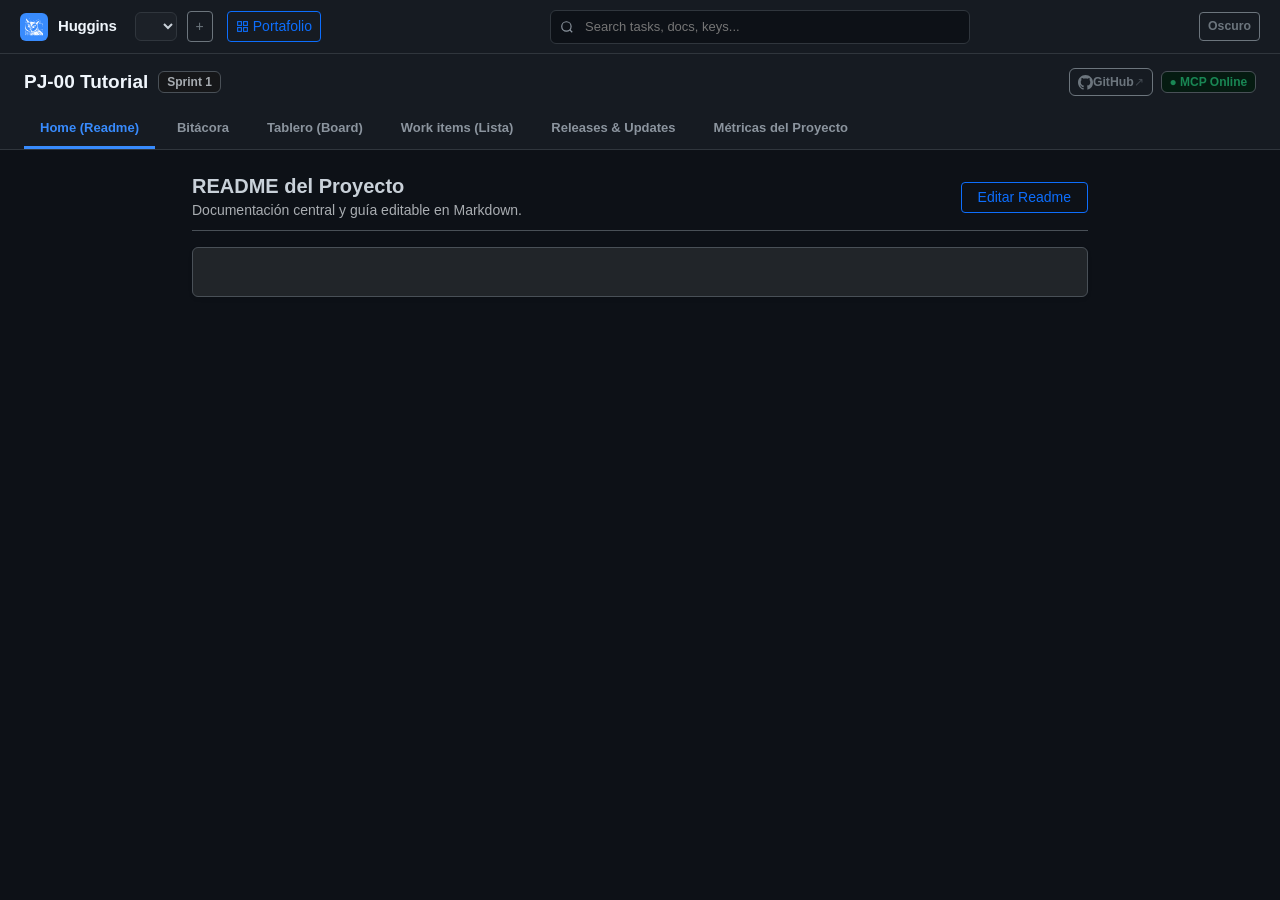
==== commit 160112c4: "feat(ui): integrar logo del buho en badge de barra superior y favicon" ====
--- a/static/index.html
+++ b/static/index.html
@@ -4,6 +4,7 @@
   <meta charset="UTF-8">
   <meta name="viewport" content="width=device-width, initial-scale=1.0">
   <title>Huggins — AI-Native Agile & MCP Platform</title>
+  <link rel="icon" type="image/svg+xml" href="/static/img/favicon.svg">
   
   <!-- Bootstrap 5 Local -->
   <link rel="stylesheet" href="/static/vendor/bootstrap/css/bootstrap.min.css">
@@ -19,8 +20,8 @@
   <!-- Topbar Principal estilo Jira -->
   <header class="jira-topbar">
     <div class="jira-logo-box">
-      <div class="jira-logo-badge">
-        <svg viewBox="0 0 24 24" width="16" height="16" fill="white"><path d="M12 2L2 19.5h20L12 2zm0 4.5l6.5 11h-13l6.5-11z"/></svg>
+      <div class="jira-logo-badge" title="Huggins">
+        <img src="/static/img/owl-icon-white.svg" width="18" height="18" alt="Huggins Owl" style="display: block;">
       </div>
       <span class="jira-brand-name">Huggins</span>
       
@@ -527,6 +528,6 @@
     </div>
   </div>
 
-  <script src="/static/js/app.js?v=2.2"></script>
+  <script src="/static/js/app.js?v=2.4"></script>
 </body>
 </html>
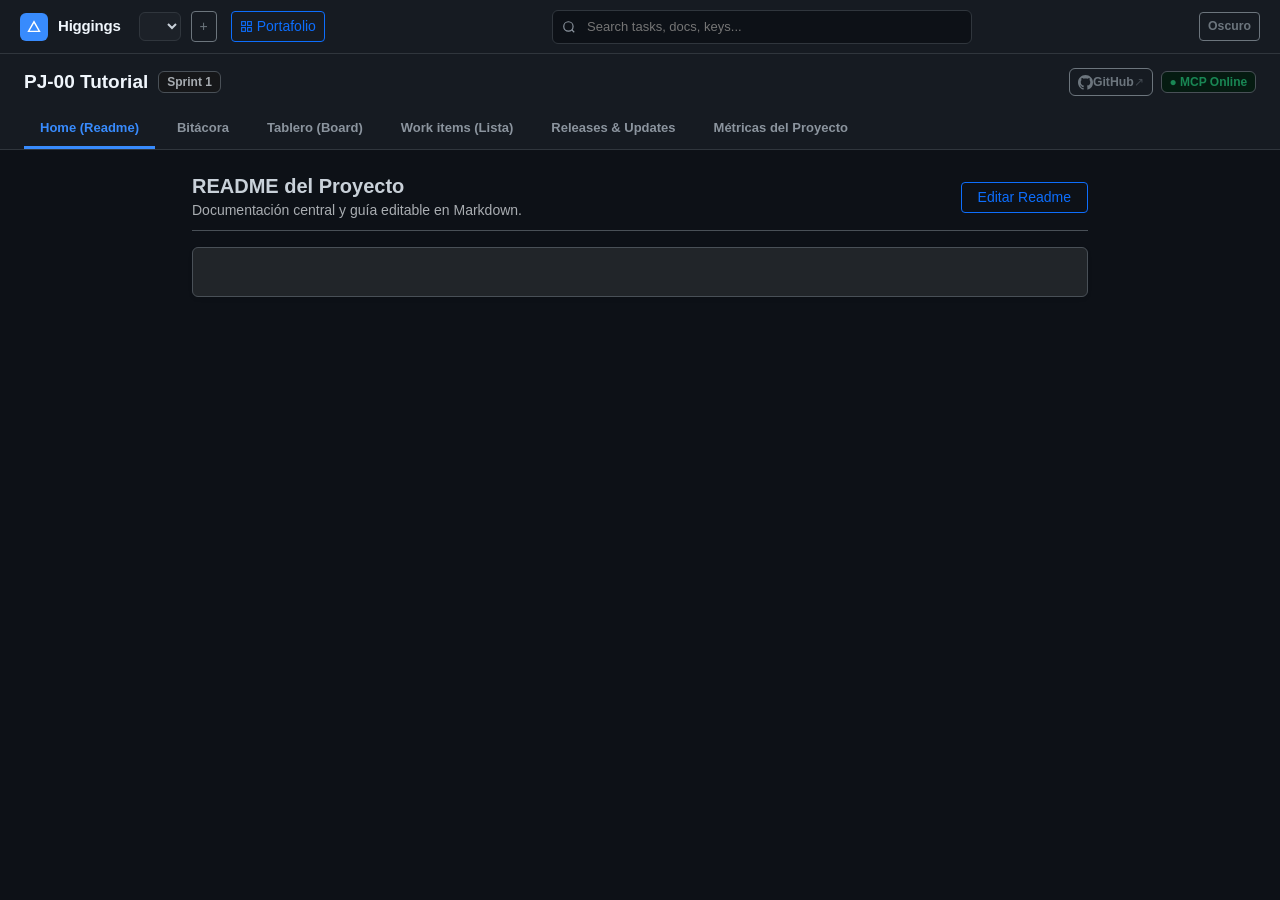
==== commit 5aeb41a3: "refactor: renombrar Huggins a Higgings en todo el proyecto y servidor MCP" ====
--- a/static/index.html
+++ b/static/index.html
@@ -3,8 +3,7 @@
 <head>
   <meta charset="UTF-8">
   <meta name="viewport" content="width=device-width, initial-scale=1.0">
-  <title>Huggins — AI-Native Agile & MCP Platform</title>
-  <link rel="icon" type="image/svg+xml" href="/static/img/favicon.svg">
+  <title>Higgings — AI-Native Agile & MCP Platform</title>
   
   <!-- Bootstrap 5 Local -->
   <link rel="stylesheet" href="/static/vendor/bootstrap/css/bootstrap.min.css">
@@ -20,10 +19,10 @@
   <!-- Topbar Principal estilo Jira -->
   <header class="jira-topbar">
     <div class="jira-logo-box">
-      <div class="jira-logo-badge" title="Huggins">
-        <img src="/static/img/owl-icon-white.svg" width="18" height="18" alt="Huggins Owl" style="display: block;">
-      </div>
-      <span class="jira-brand-name">Huggins</span>
+      <div class="jira-logo-badge">
+        <svg viewBox="0 0 24 24" width="16" height="16" fill="white"><path d="M12 2L2 19.5h20L12 2zm0 4.5l6.5 11h-13l6.5-11z"/></svg>
+      </div>
+      <span class="jira-brand-name">Higgings</span>
       
       <!-- Selector de Proyecto -->
       <select id="project-selector" class="project-selector-dropdown ms-2"></select>
@@ -528,6 +527,6 @@
     </div>
   </div>
 
-  <script src="/static/js/app.js?v=2.4"></script>
+  <script src="/static/js/app.js?v=2.3"></script>
 </body>
 </html>
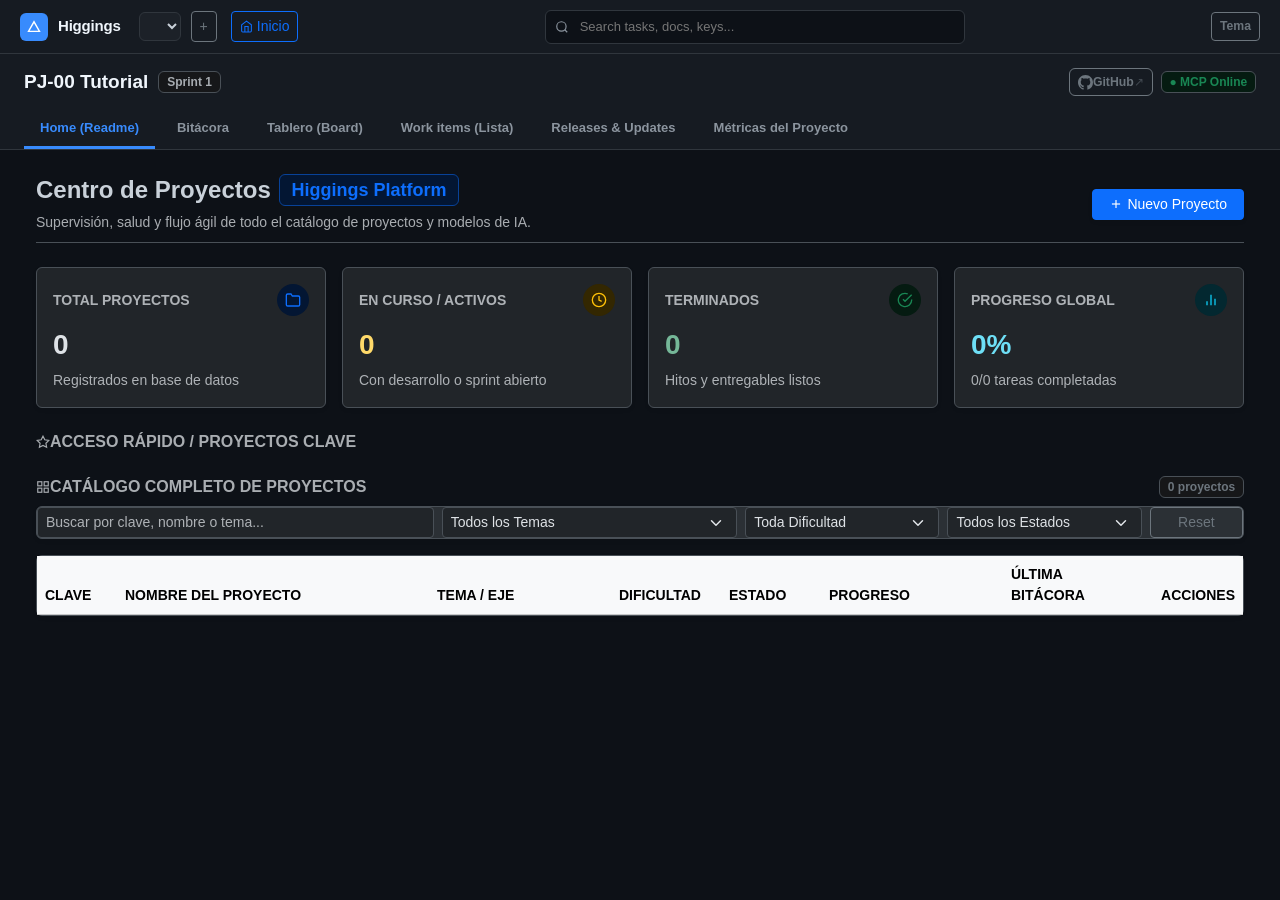
==== commit e52c238f: "feat: landing page hub con metricas globales, accesos rapidos y catalogo integrado" ====
--- a/static/index.html
+++ b/static/index.html
@@ -19,17 +19,17 @@
   <!-- Topbar Principal estilo Jira -->
   <header class="jira-topbar">
     <div class="jira-logo-box">
-      <div class="jira-logo-badge">
+      <div class="jira-logo-badge" id="btn-brand-home" style="cursor: pointer;" title="Ir al Inicio / Portafolio Global">
         <svg viewBox="0 0 24 24" width="16" height="16" fill="white"><path d="M12 2L2 19.5h20L12 2zm0 4.5l6.5 11h-13l6.5-11z"/></svg>
       </div>
-      <span class="jira-brand-name">Higgings</span>
+      <span class="jira-brand-name" id="brand-name-home" style="cursor: pointer;" title="Ir al Inicio / Portafolio Global">Higgings</span>
       
       <!-- Selector de Proyecto -->
       <select id="project-selector" class="project-selector-dropdown ms-2"></select>
       <button id="btn-add-project" class="btn btn-sm btn-outline-secondary py-1 px-2" title="Nuevo Proyecto">+</button>
-      <button id="btn-open-portfolio" class="btn btn-sm btn-outline-primary py-1 px-2 d-flex align-items-center gap-1 ms-1" data-bs-toggle="modal" data-bs-target="#portfolio-modal" onclick="openPortfolioModal()" title="Ver Portafolio de Proyectos">
-        <svg width="13" height="13" viewBox="0 0 24 24" fill="none" stroke="currentColor" stroke-width="2"><rect x="3" y="3" width="7" height="7"/><rect x="14" y="3" width="7" height="7"/><rect x="14" y="14" width="7" height="7"/><rect x="3" y="14" width="7" height="7"/></svg>
-        <span>Portafolio</span>
+      <button id="btn-home-portfolio" class="btn btn-sm btn-outline-primary py-1 px-2 d-flex align-items-center gap-1 ms-1" title="Inicio / Portafolio General">
+        <svg width="13" height="13" viewBox="0 0 24 24" fill="none" stroke="currentColor" stroke-width="2"><path d="m3 9 9-7 9 7v11a2 2 0 0 1-2 2H5a2 2 0 0 1-2-2z"/><polyline points="9 22 9 12 15 12 15 22"/></svg>
+        <span>Inicio</span>
       </button>
     </div>
 
@@ -49,7 +49,7 @@
   </header>
 
   <!-- Subheader con Título y Navegación de Vistas -->
-  <section class="jira-subheader">
+  <section class="jira-subheader" id="project-subheader">
     <div class="project-title-row">
       <div class="project-heading">
         <h1 id="current-project-title" class="project-name-text" title="Clic para editar nombre y URL de GitHub" style="cursor: pointer;">PJ-00 Tutorial</h1>
@@ -88,8 +88,166 @@
     <!-- Vista Principal Cambiable -->
     <main class="main-view-container">
 
+      <!-- VISTA INICIO / PORTAFOLIO GLOBAL (LANDING VIEW) -->
+      <div id="view-portfolio-hub" class="view-panel active p-4" style="overflow-y: auto; height: 100%;">
+        <div class="container-fluid" style="max-width: 1400px;">
+          
+          <!-- Encabezado del Hub -->
+          <div class="d-flex justify-content-between align-items-center mb-4 pb-2 border-bottom">
+            <div>
+              <h2 class="fs-4 fw-bold mb-1 d-flex align-items-center gap-2">
+                <span>Centro de Proyectos</span>
+                <span class="badge bg-primary-subtle text-primary border border-primary-subtle fs-7">Higgings Platform</span>
+              </h2>
+              <span class="text-muted small">Supervisión, salud y flujo ágil de todo el catálogo de proyectos y modelos de IA.</span>
+            </div>
+            <div class="d-flex align-items-center gap-2">
+              <button id="btn-hub-new-project" class="btn btn-sm btn-primary py-1.5 px-3 d-flex align-items-center gap-1 shadow-sm">
+                <svg width="14" height="14" viewBox="0 0 24 24" fill="none" stroke="currentColor" stroke-width="2"><line x1="12" y1="5" x2="12" y2="19"></line><line x1="5" y1="12" x2="19" y2="12"></line></svg>
+                <span>Nuevo Proyecto</span>
+              </button>
+            </div>
+          </div>
+
+          <!-- Métricas Globales Rápidas (4 Cards) -->
+          <div class="row g-3 mb-4">
+            <div class="col-md-3 col-sm-6">
+              <div class="card p-3 border shadow-sm bg-body h-100">
+                <div class="d-flex align-items-center justify-content-between">
+                  <span class="text-muted small fw-semibold text-uppercase">Total Proyectos</span>
+                  <div class="badge bg-primary-subtle text-primary p-2 rounded-circle">
+                    <svg width="16" height="16" viewBox="0 0 24 24" fill="none" stroke="currentColor" stroke-width="2"><path d="M22 19a2 2 0 0 1-2 2H4a2 2 0 0 1-2-2V5a2 2 0 0 1 2-2h5l2 3h9a2 2 0 0 1 2 2z"></path></svg>
+                  </div>
+                </div>
+                <div class="fs-3 fw-bold mt-2" id="hub-metric-total-projects">0</div>
+                <span class="small text-muted mt-1">Registrados en base de datos</span>
+              </div>
+            </div>
+            <div class="col-md-3 col-sm-6">
+              <div class="card p-3 border shadow-sm bg-body h-100">
+                <div class="d-flex align-items-center justify-content-between">
+                  <span class="text-muted small fw-semibold text-uppercase">En Curso / Activos</span>
+                  <div class="badge bg-warning-subtle text-warning p-2 rounded-circle">
+                    <svg width="16" height="16" viewBox="0 0 24 24" fill="none" stroke="currentColor" stroke-width="2"><circle cx="12" cy="12" r="10"></circle><polyline points="12 6 12 12 16 14"></polyline></svg>
+                  </div>
+                </div>
+                <div class="fs-3 fw-bold mt-2 text-warning-emphasis" id="hub-metric-active-projects">0</div>
+                <span class="small text-muted mt-1">Con desarrollo o sprint abierto</span>
+              </div>
+            </div>
+            <div class="col-md-3 col-sm-6">
+              <div class="card p-3 border shadow-sm bg-body h-100">
+                <div class="d-flex align-items-center justify-content-between">
+                  <span class="text-muted small fw-semibold text-uppercase">Terminados</span>
+                  <div class="badge bg-success-subtle text-success p-2 rounded-circle">
+                    <svg width="16" height="16" viewBox="0 0 24 24" fill="none" stroke="currentColor" stroke-width="2"><path d="M22 11.08V12a10 10 0 1 1-5.93-9.14"></path><polyline points="22 4 12 14.01 9 11.01"></polyline></svg>
+                  </div>
+                </div>
+                <div class="fs-3 fw-bold mt-2 text-success-emphasis" id="hub-metric-completed-projects">0</div>
+                <span class="small text-muted mt-1">Hitos y entregables listos</span>
+              </div>
+            </div>
+            <div class="col-md-3 col-sm-6">
+              <div class="card p-3 border shadow-sm bg-body h-100">
+                <div class="d-flex align-items-center justify-content-between">
+                  <span class="text-muted small fw-semibold text-uppercase">Progreso Global</span>
+                  <div class="badge bg-info-subtle text-info p-2 rounded-circle">
+                    <svg width="16" height="16" viewBox="0 0 24 24" fill="none" stroke="currentColor" stroke-width="2"><line x1="18" y1="20" x2="18" y2="10"></line><line x1="12" y1="20" x2="12" y2="4"></line><line x1="6" y1="20" x2="6" y2="14"></line></svg>
+                  </div>
+                </div>
+                <div class="fs-3 fw-bold mt-2 text-info-emphasis" id="hub-metric-overall-progress">0%</div>
+                <span class="small text-muted mt-1" id="hub-metric-tasks-ratio">0/0 tareas completadas</span>
+              </div>
+            </div>
+          </div>
+
+          <!-- Acceso Rápido a Proyectos Recientes / Clave -->
+          <div class="mb-4">
+            <h5 class="fs-6 fw-bold mb-3 d-flex align-items-center gap-1.5 text-uppercase text-muted">
+              <svg width="14" height="14" viewBox="0 0 24 24" fill="none" stroke="currentColor" stroke-width="2"><polygon points="12 2 15.09 8.26 22 9.27 17 14.14 18.18 21.02 12 17.77 5.82 21.02 7 14.14 2 9.27 8.91 8.26 12 2"></polygon></svg>
+              <span>Acceso Rápido / Proyectos Clave</span>
+            </h5>
+            <div class="row g-3" id="hub-quick-access-container">
+              <!-- Cards dinámicas de proyectos recientes -->
+            </div>
+          </div>
+
+          <!-- Portafolio Completo y Filtros -->
+          <div class="mb-3">
+            <div class="d-flex justify-content-between align-items-center mb-2">
+              <h5 class="fs-6 fw-bold mb-0 d-flex align-items-center gap-1.5 text-uppercase text-muted">
+                <svg width="14" height="14" viewBox="0 0 24 24" fill="none" stroke="currentColor" stroke-width="2"><rect x="3" y="3" width="7" height="7"/><rect x="14" y="3" width="7" height="7"/><rect x="14" y="14" width="7" height="7"/><rect x="3" y="14" width="7" height="7"/></svg>
+                <span>Catálogo Completo de Proyectos</span>
+              </h5>
+              <span id="hub-portfolio-count" class="badge bg-secondary-subtle text-secondary border">0 proyectos</span>
+            </div>
+
+            <!-- Barra de Filtros -->
+            <div class="card p-2.5 mb-3 border shadow-sm bg-body-tertiary">
+              <div class="row g-2 align-items-center">
+                <div class="col-md-4">
+                  <input type="text" id="hub-filter-search" class="form-control form-control-sm" placeholder="Buscar por clave, nombre o tema...">
+                </div>
+                <div class="col-md-3">
+                  <select id="hub-filter-theme" class="form-select form-select-sm">
+                    <option value="">Todos los Temas</option>
+                  </select>
+                </div>
+                <div class="col-md-2">
+                  <select id="hub-filter-difficulty" class="form-select form-select-sm">
+                    <option value="">Toda Dificultad</option>
+                    <option value="1">1 Estrella (★☆☆☆☆)</option>
+                    <option value="2">2 Estrellas (★★☆☆☆)</option>
+                    <option value="3">3 Estrellas (★★★☆☆)</option>
+                    <option value="4">4 Estrellas (★★★★☆)</option>
+                    <option value="5">5 Estrellas (★★★★★)</option>
+                  </select>
+                </div>
+                <div class="col-md-2">
+                  <select id="hub-filter-status" class="form-select form-select-sm">
+                    <option value="">Todos los Estados</option>
+                    <option value="Planeación">Planeación</option>
+                    <option value="En Curso">En Curso</option>
+                    <option value="Terminado">Terminado</option>
+                    <option value="Pausado">Pausado</option>
+                  </select>
+                </div>
+                <div class="col-md-1 text-end">
+                  <button id="btn-hub-reset-filters" class="btn btn-sm btn-outline-secondary w-100 py-1">Reset</button>
+                </div>
+              </div>
+            </div>
+
+            <!-- Tabla de Portafolio Integrada -->
+            <div class="card border shadow-sm mb-4">
+              <div class="table-responsive">
+                <table class="table table-hover align-middle mb-0" id="hub-portfolio-table">
+                  <thead class="table-light">
+                    <tr class="small text-muted text-uppercase">
+                      <th style="width: 80px;">Clave</th>
+                      <th style="min-width: 240px;">Nombre del Proyecto</th>
+                      <th style="min-width: 140px;">Tema / Eje</th>
+                      <th style="width: 110px;">Dificultad</th>
+                      <th style="width: 100px;">Estado</th>
+                      <th style="min-width: 140px;">Progreso</th>
+                      <th style="width: 110px;">Última Bitácora</th>
+                      <th style="width: 130px;" class="text-end">Acciones</th>
+                    </tr>
+                  </thead>
+                  <tbody id="hub-portfolio-table-body">
+                    <!-- Filas dinámicas -->
+                  </tbody>
+                </table>
+              </div>
+            </div>
+
+          </div>
+
+        </div>
+      </div>
+
       <!-- 0. VISTA HOME (README MARKDOWN EDITABLE) -->
-      <div id="view-home" class="view-panel active p-4" style="overflow-y: auto; height: 100%;">
+      <div id="view-home" class="view-panel p-4" style="overflow-y: auto; height: 100%; display: none;">
         <div class="container" style="max-width: 920px;">
           <div class="d-flex justify-content-between align-items-center mb-3 pb-2 border-bottom">
             <div>
@@ -527,6 +685,6 @@
     </div>
   </div>
 
-  <script src="/static/js/app.js?v=2.3"></script>
+  <script src="/static/js/app.js?v=2.5"></script>
 </body>
 </html>
--- a/static/css/style.css
+++ b/static/css/style.css
@@ -645,3 +645,14 @@
   height: 6px;
   border-radius: 3px;
 }
+
+/* Hub Quick Access Cards */
+.hub-quick-card {
+  transition: transform 0.15s ease, border-color 0.15s ease, box-shadow 0.15s ease;
+}
+
+.hub-quick-card:hover {
+  transform: translateY(-2px);
+  border-color: var(--border-focus) !important;
+  box-shadow: 0 4px 12px rgba(0, 0, 0, 0.1) !important;
+}
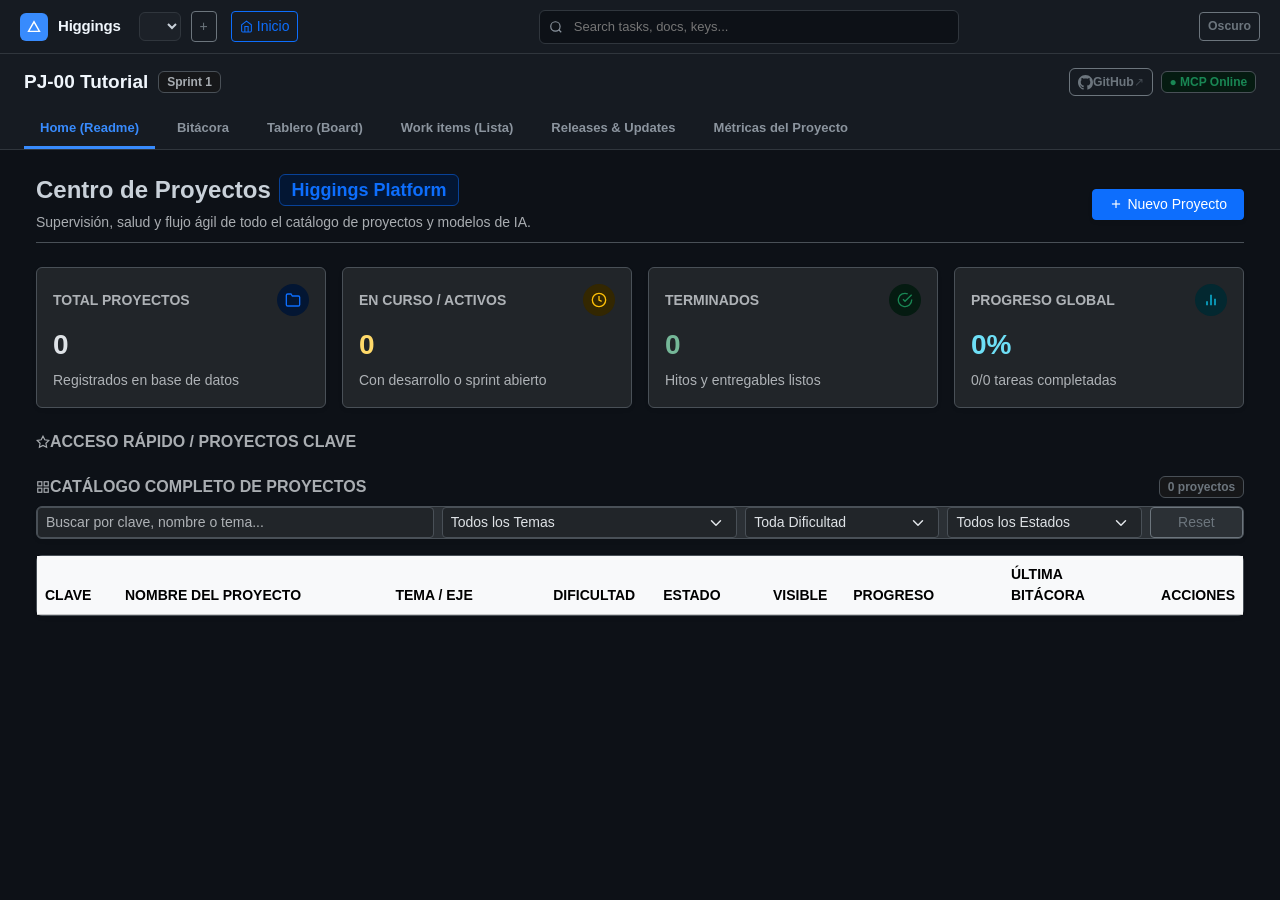
==== commit 4b2792dc: "feat(ui): columna de visibilidad en portafolio y filtro en selector superior" ====
--- a/static/index.html
+++ b/static/index.html
@@ -229,6 +229,7 @@
                       <th style="min-width: 140px;">Tema / Eje</th>
                       <th style="width: 110px;">Dificultad</th>
                       <th style="width: 100px;">Estado</th>
+                      <th style="width: 90px;" class="text-center" title="Visible en lista desplegable">Visible</th>
                       <th style="min-width: 140px;">Progreso</th>
                       <th style="width: 110px;">Última Bitácora</th>
                       <th style="width: 130px;" class="text-end">Acciones</th>
@@ -599,6 +600,7 @@
                     <th style="min-width: 140px;">Tema / Eje</th>
                     <th style="width: 110px;">Dificultad</th>
                     <th style="width: 100px;">Estado</th>
+                    <th style="width: 90px;" class="text-center" title="Visible en lista desplegable">Visible</th>
                     <th style="min-width: 140px;">Progreso</th>
                     <th style="width: 110px;">Última Bitácora</th>
                     <th style="width: 130px;" class="text-end">Acciones</th>
@@ -672,6 +674,11 @@
             </div>
             <div class="form-text small text-muted">Enlace directo para navegar a este repositorio desde la barra superior.</div>
           </div>
+          <div class="form-check form-switch mb-3">
+            <input class="form-check-input" type="checkbox" id="modal-proj-visible" checked>
+            <label class="form-check-label small fw-bold" for="modal-proj-visible">Mostrar en selector desplegable superior</label>
+            <div class="form-text small text-muted">Desmarca si quieres ocultar este proyecto del menú desplegable para no saturarlo.</div>
+          </div>
           <div class="mb-3">
             <label class="form-label small fw-bold">Descripción:</label>
             <textarea id="modal-proj-desc" class="form-control form-control-sm" rows="3" placeholder="Propósito del proyecto..."></textarea>
@@ -685,6 +692,6 @@
     </div>
   </div>
 
-  <script src="/static/js/app.js?v=2.5"></script>
+  <script src="/static/js/app.js?v=2.6"></script>
 </body>
 </html>
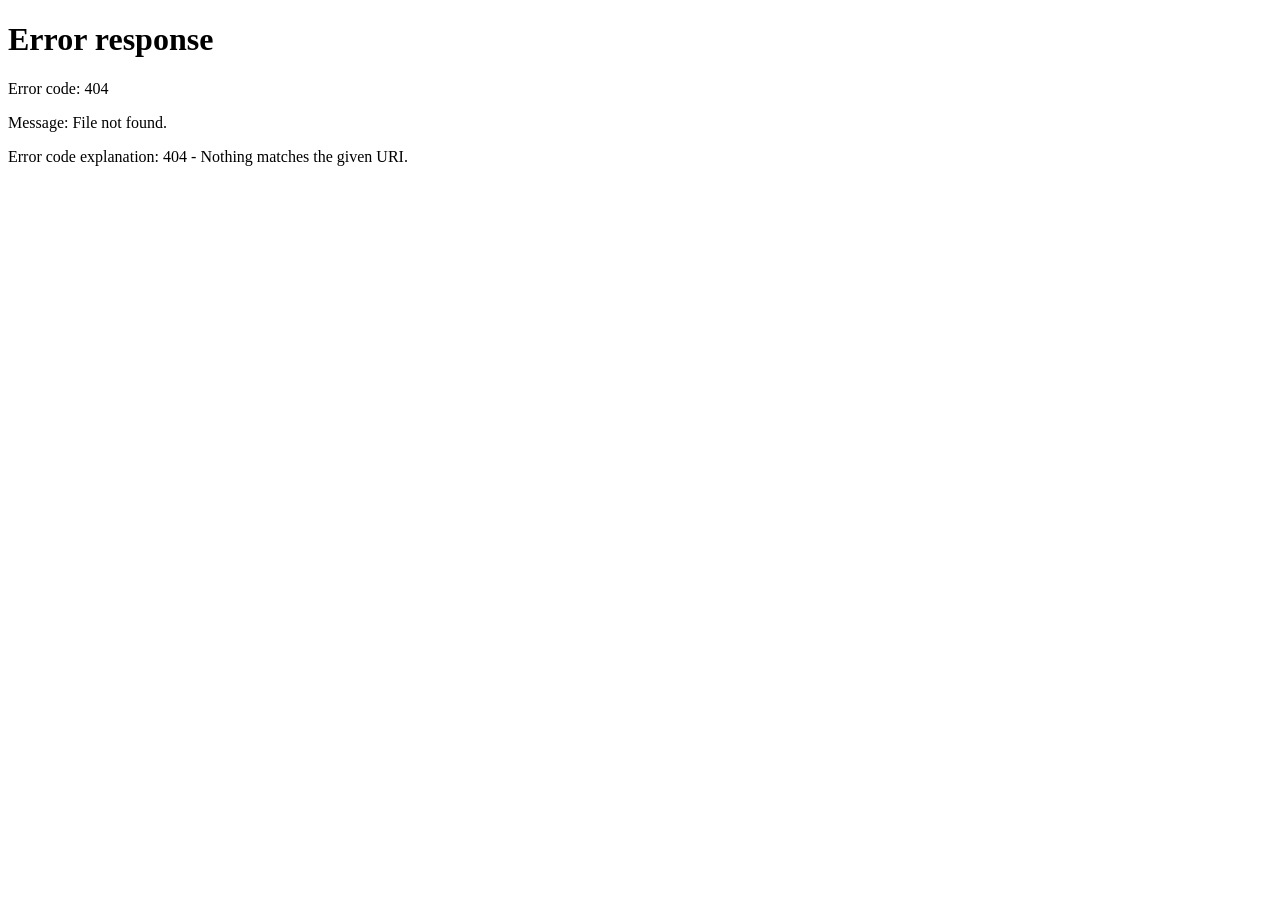
==== commit 4fc25e16: "feat(platform): portafolio /home, equipo, respaldos WAL, historial y fases dinamicas" ====
--- a/static/index.html
+++ b/static/index.html
@@ -1,81 +1,127 @@
 <!DOCTYPE html>
 <html lang="es" data-bs-theme="dark">
+
 <head>
   <meta charset="UTF-8">
   <meta name="viewport" content="width=device-width, initial-scale=1.0">
   <title>Higgings — AI-Native Agile & MCP Platform</title>
-  
+  <link rel="icon" type="image/svg+xml" href="/static/img/favicon.svg">
+
   <!-- Bootstrap 5 Local -->
   <link rel="stylesheet" href="/static/vendor/bootstrap/css/bootstrap.min.css">
-  <link rel="stylesheet" href="/static/css/style.css">
+  <link rel="stylesheet" href="/static/css/style.css?v=3.5">
 
   <!-- Vendor JS Local -->
   <script src="/static/vendor/bootstrap/js/bootstrap.bundle.min.js"></script>
   <script src="/static/vendor/marked.min.js"></script>
   <script src="/static/vendor/mermaid.min.js"></script>
 </head>
+
 <body>
 
-  <!-- Topbar Principal estilo Jira -->
+  <!-- Topbar Principal -->
   <header class="jira-topbar">
     <div class="jira-logo-box">
-      <div class="jira-logo-badge" id="btn-brand-home" style="cursor: pointer;" title="Ir al Inicio / Portafolio Global">
-        <svg viewBox="0 0 24 24" width="16" height="16" fill="white"><path d="M12 2L2 19.5h20L12 2zm0 4.5l6.5 11h-13l6.5-11z"/></svg>
-      </div>
-      <span class="jira-brand-name" id="brand-name-home" style="cursor: pointer;" title="Ir al Inicio / Portafolio Global">Higgings</span>
-      
+      <a href="/home" class="d-flex align-items-center gap-2 text-decoration-none" title="Ir al Inicio / Portafolio Global">
+        <div class="jira-logo-badge">
+          <svg viewBox="0 0 24 24" width="16" height="16" fill="white">
+            <path d="M12 2L2 19.5h20L12 2zm0 4.5l6.5 11h-13l6.5-11z" />
+          </svg>
+        </div>
+        <span class="jira-brand-name">Higgings</span>
+      </a>
+
       <!-- Selector de Proyecto -->
       <select id="project-selector" class="project-selector-dropdown ms-2"></select>
       <button id="btn-add-project" class="btn btn-sm btn-outline-secondary py-1 px-2" title="Nuevo Proyecto">+</button>
-      <button id="btn-home-portfolio" class="btn btn-sm btn-outline-primary py-1 px-2 d-flex align-items-center gap-1 ms-1" title="Inicio / Portafolio General">
-        <svg width="13" height="13" viewBox="0 0 24 24" fill="none" stroke="currentColor" stroke-width="2"><path d="m3 9 9-7 9 7v11a2 2 0 0 1-2 2H5a2 2 0 0 1-2-2z"/><polyline points="9 22 9 12 15 12 15 22"/></svg>
+      <a href="/home" id="btn-home-portfolio"
+        class="btn btn-sm btn-outline-primary py-1 px-2 d-flex align-items-center gap-1 ms-1 text-decoration-none"
+        title="Inicio / Portafolio General">
+        <svg width="13" height="13" viewBox="0 0 24 24" fill="none" stroke="currentColor" stroke-width="2">
+          <path d="m3 9 9-7 9 7v11a2 2 0 0 1-2 2H5a2 2 0 0 1-2-2z" />
+          <polyline points="9 22 9 12 15 12 15 22" />
+        </svg>
         <span>Inicio</span>
-      </button>
+      </a>
     </div>
 
     <!-- Barra de Búsqueda Centrada -->
     <div class="jira-search-bar">
-      <svg class="jira-search-icon" width="14" height="14" viewBox="0 0 24 24" fill="none" stroke="currentColor" stroke-width="2"><circle cx="11" cy="11" r="8"/><path d="m21 21-4.3-4.3"/></svg>
-      <input type="text" id="jira-search-input" class="jira-search-input" placeholder="Search tasks, docs, keys..." autocomplete="off">
-    </div>
-
-    <!-- Acciones Derecha (Theme Toggle) -->
+      <svg class="jira-search-icon" width="14" height="14" viewBox="0 0 24 24" fill="none" stroke="currentColor" stroke-width="2">
+        <circle cx="11" cy="11" r="8" />
+        <path d="m21 21-4.3-4.3" />
+      </svg>
+      <input type="text" id="jira-search-input" class="jira-search-input" placeholder="Buscar tareas, llaves, responsables..." autocomplete="off">
+    </div>
+
+    <!-- Acciones Derecha -->
     <div class="d-flex align-items-center gap-2">
-      <!-- Toggle Modo Claro / Oscuro -->
+      <button id="btn-open-activity" class="btn btn-sm btn-outline-secondary d-flex align-items-center gap-1" title="Ver historial de actividad">
+        <svg width="13" height="13" viewBox="0 0 24 24" fill="none" stroke="currentColor" stroke-width="2">
+          <polyline points="22 12 18 12 15 21 9 3 6 12 2 12"></polyline>
+        </svg>
+        <span class="small fw-semibold">Actividad</span>
+      </button>
+      <button id="btn-manage-users" class="btn btn-sm btn-outline-secondary d-flex align-items-center gap-1" title="Administrar catálogo de usuarios">
+        <svg width="13" height="13" viewBox="0 0 24 24" fill="none" stroke="currentColor" stroke-width="2">
+          <path d="M17 21v-2a4 4 0 0 0-4-4H5a4 4 0 0 0-4 4v2"></path>
+          <circle cx="9" cy="7" r="4"></circle>
+          <path d="M23 21v-2a4 4 0 0 0-3-3.87"></path>
+          <path d="M16 3.13a4 4 0 0 1 0 7.75"></path>
+        </svg>
+        <span class="small fw-semibold">Equipo</span>
+      </button>
       <button id="btn-theme-toggle" class="btn btn-sm btn-outline-secondary d-flex align-items-center gap-1" title="Alternar Modo Claro / Oscuro">
         <span id="theme-text" class="small fw-semibold">Tema</span>
       </button>
     </div>
   </header>
 
-  <!-- Subheader con Título y Navegación de Vistas -->
+  <!-- Subheader con Título, Resumen Ejecutivo y Navegación -->
   <section class="jira-subheader" id="project-subheader">
     <div class="project-title-row">
-      <div class="project-heading">
-        <h1 id="current-project-title" class="project-name-text" title="Clic para editar nombre y URL de GitHub" style="cursor: pointer;">PJ-00 Tutorial</h1>
-        <span id="active-sprint-badge" class="badge bg-secondary-subtle text-secondary-emphasis border px-2 py-1 fs-7">
-          Sprint 1
-        </span>
-      </div>
-      
+      <div>
+        <div class="project-heading">
+          <h1 id="current-project-title" class="project-name-text" title="Clic para editar proyecto" style="cursor: pointer;">Cargando proyecto...</h1>
+          <span id="active-sprint-badge" class="badge bg-secondary-subtle text-secondary-emphasis border px-2 py-1 fs-7">
+            Tablero Activo
+          </span>
+        </div>
+        <div id="project-meta-summary" class="small text-muted mt-1"></div>
+      </div>
+
       <div class="d-flex align-items-center gap-2">
-        <!-- Direct Link to GitHub Repository -->
-        <a id="project-github-link" href="#" target="_blank" rel="noopener noreferrer" class="btn btn-sm btn-outline-secondary d-inline-flex align-items-center gap-1.5 py-1 px-2.5" style="border-radius: 6px; text-decoration: none;" title="Abrir repositorio en GitHub (o clic para configurar)">
+        <button id="btn-edit-current-project" class="btn btn-sm btn-outline-secondary py-1 px-2.5" title="Editar metadatos del proyecto">
+          Editar Proyecto
+        </button>
+        <a id="project-folder-link" href="#" target="_blank" rel="noopener noreferrer"
+          class="btn btn-sm btn-outline-secondary d-none align-items-center gap-1.5 py-1 px-2.5"
+          style="border-radius: 6px; text-decoration: none;"
+          title="Abrir carpeta compartida (SharePoint / Drive)">
+          <svg width="14" height="14" viewBox="0 0 24 24" fill="none" stroke="currentColor" stroke-width="2">
+            <path d="M22 19a2 2 0 0 1-2 2H4a2 2 0 0 1-2-2V5a2 2 0 0 1 2-2h5l2 3h9a2 2 0 0 1 2 2z"></path>
+          </svg>
+          <span class="small fw-semibold">Carpeta</span>
+        </a>
+        <a id="project-github-link" href="#" target="_blank" rel="noopener noreferrer"
+          class="btn btn-sm btn-outline-secondary d-inline-flex align-items-center gap-1.5 py-1 px-2.5"
+          style="border-radius: 6px; text-decoration: none;"
+          title="Abrir repositorio en GitHub (o clic para configurar)">
           <svg width="15" height="15" viewBox="0 0 24 24" fill="currentColor">
-            <path d="M12 0C5.37 0 0 5.37 0 12c0 5.31 3.435 9.795 8.205 11.385.6.105.825-.255.825-.57 0-.285-.015-1.23-.015-2.235-3.015.555-3.795-.735-4.035-1.41-.135-.345-.72-1.41-1.23-1.695-.42-.225-1.02-.78-.015-.795.945-.015 1.62.87 1.845 1.23 1.08 1.815 2.805 1.305 3.495.99.105-.78.42-1.305.765-1.605-2.67-.3-5.46-1.335-5.46-5.925 0-1.305.465-2.385 1.23-3.225-.12-.3-.54-1.53.12-3.18 0 0 1.005-.315 3.3 1.23.96-.27 1.98-.405 3-.405s2.04.135 3 .405c2.295-1.56 3.3-1.23 3.3-1.23.66 1.65.24 2.88.12 3.18.765.84 1.23 1.905 1.23 3.225 0 4.605-2.805 5.625-5.475 5.925.435.375.81 1.095.81 2.22 0 1.605-.015 2.895-.015 3.3 0 .315.225.69.825.57A12.02 12.02 0 0024 12c0-6.63-5.37-12-12-12z"/>
+            <path d="M12 0C5.37 0 0 5.37 0 12c0 5.31 3.435 9.795 8.205 11.385.6.105.825-.255.825-.57 0-.285-.015-1.23-.015-2.235-3.015.555-3.795-.735-4.035-1.41-.135-.345-.72-1.41-1.23-1.695-.42-.225-1.02-.78-.015-.795.945-.015 1.62.87 1.845 1.23 1.08 1.815 2.805 1.305 3.495.99.105-.78.42-1.305.765-1.605-2.67-.3-5.46-1.335-5.46-5.925 0-1.305.465-2.385 1.23-3.225-.12-.3-.54-1.53.12-3.18 0 0 1.005-.315 3.3 1.23.96-.27 1.98-.405 3-.405s2.04.135 3 .405c2.295-1.56 3.3-1.23 3.3-1.23.66 1.65.24 2.88.12 3.18.765.84 1.23 1.905 1.23 3.225 0 4.605-2.805 5.625-5.475 5.925.435.375.81 1.095.81 2.22 0 1.605-.015 2.895-.015 3.3 0 .315.225.69.825.57A12.02 12.02 0 0024 12c0-6.63-5.37-12-12-12z" />
           </svg>
           <span id="project-github-label" class="small fw-semibold">GitHub</span>
           <span class="small opacity-50">↗</span>
         </a>
-        <span class="badge bg-success-subtle text-success border">● MCP Online</span>
-      </div>
-    </div>
-
-    <!-- Pestañas de Navegación estilo Jira (Sin iconos / Emojis) -->
+        <span class="badge bg-success-subtle text-success border">MCP Online</span>
+      </div>
+    </div>
+
+    <!-- Pestañas de Navegación -->
     <nav class="jira-nav-tabs">
-      <div class="jira-tab active" data-tab="home">Home (Readme)</div>
+      <div class="jira-tab" data-tab="home">Home (Readme)</div>
       <div class="jira-tab" data-tab="bitacora">Bitácora</div>
-      <div class="jira-tab" data-tab="board">Tablero (Board)</div>
+      <div class="jira-tab active" data-tab="board">Tablero (Board)</div>
       <div class="jira-tab" data-tab="work-items">Work items (Lista)</div>
       <div class="jira-tab" data-tab="changelog">Releases & Updates</div>
       <div class="jira-tab" data-tab="metrics">Métricas del Proyecto</div>
@@ -84,168 +130,7 @@
 
   <!-- Espacio de Trabajo Principal -->
   <div class="app-workspace">
-
-    <!-- Vista Principal Cambiable -->
     <main class="main-view-container">
-
-      <!-- VISTA INICIO / PORTAFOLIO GLOBAL (LANDING VIEW) -->
-      <div id="view-portfolio-hub" class="view-panel active p-4" style="overflow-y: auto; height: 100%;">
-        <div class="container-fluid" style="max-width: 1400px;">
-          
-          <!-- Encabezado del Hub -->
-          <div class="d-flex justify-content-between align-items-center mb-4 pb-2 border-bottom">
-            <div>
-              <h2 class="fs-4 fw-bold mb-1 d-flex align-items-center gap-2">
-                <span>Centro de Proyectos</span>
-                <span class="badge bg-primary-subtle text-primary border border-primary-subtle fs-7">Higgings Platform</span>
-              </h2>
-              <span class="text-muted small">Supervisión, salud y flujo ágil de todo el catálogo de proyectos y modelos de IA.</span>
-            </div>
-            <div class="d-flex align-items-center gap-2">
-              <button id="btn-hub-new-project" class="btn btn-sm btn-primary py-1.5 px-3 d-flex align-items-center gap-1 shadow-sm">
-                <svg width="14" height="14" viewBox="0 0 24 24" fill="none" stroke="currentColor" stroke-width="2"><line x1="12" y1="5" x2="12" y2="19"></line><line x1="5" y1="12" x2="19" y2="12"></line></svg>
-                <span>Nuevo Proyecto</span>
-              </button>
-            </div>
-          </div>
-
-          <!-- Métricas Globales Rápidas (4 Cards) -->
-          <div class="row g-3 mb-4">
-            <div class="col-md-3 col-sm-6">
-              <div class="card p-3 border shadow-sm bg-body h-100">
-                <div class="d-flex align-items-center justify-content-between">
-                  <span class="text-muted small fw-semibold text-uppercase">Total Proyectos</span>
-                  <div class="badge bg-primary-subtle text-primary p-2 rounded-circle">
-                    <svg width="16" height="16" viewBox="0 0 24 24" fill="none" stroke="currentColor" stroke-width="2"><path d="M22 19a2 2 0 0 1-2 2H4a2 2 0 0 1-2-2V5a2 2 0 0 1 2-2h5l2 3h9a2 2 0 0 1 2 2z"></path></svg>
-                  </div>
-                </div>
-                <div class="fs-3 fw-bold mt-2" id="hub-metric-total-projects">0</div>
-                <span class="small text-muted mt-1">Registrados en base de datos</span>
-              </div>
-            </div>
-            <div class="col-md-3 col-sm-6">
-              <div class="card p-3 border shadow-sm bg-body h-100">
-                <div class="d-flex align-items-center justify-content-between">
-                  <span class="text-muted small fw-semibold text-uppercase">En Curso / Activos</span>
-                  <div class="badge bg-warning-subtle text-warning p-2 rounded-circle">
-                    <svg width="16" height="16" viewBox="0 0 24 24" fill="none" stroke="currentColor" stroke-width="2"><circle cx="12" cy="12" r="10"></circle><polyline points="12 6 12 12 16 14"></polyline></svg>
-                  </div>
-                </div>
-                <div class="fs-3 fw-bold mt-2 text-warning-emphasis" id="hub-metric-active-projects">0</div>
-                <span class="small text-muted mt-1">Con desarrollo o sprint abierto</span>
-              </div>
-            </div>
-            <div class="col-md-3 col-sm-6">
-              <div class="card p-3 border shadow-sm bg-body h-100">
-                <div class="d-flex align-items-center justify-content-between">
-                  <span class="text-muted small fw-semibold text-uppercase">Terminados</span>
-                  <div class="badge bg-success-subtle text-success p-2 rounded-circle">
-                    <svg width="16" height="16" viewBox="0 0 24 24" fill="none" stroke="currentColor" stroke-width="2"><path d="M22 11.08V12a10 10 0 1 1-5.93-9.14"></path><polyline points="22 4 12 14.01 9 11.01"></polyline></svg>
-                  </div>
-                </div>
-                <div class="fs-3 fw-bold mt-2 text-success-emphasis" id="hub-metric-completed-projects">0</div>
-                <span class="small text-muted mt-1">Hitos y entregables listos</span>
-              </div>
-            </div>
-            <div class="col-md-3 col-sm-6">
-              <div class="card p-3 border shadow-sm bg-body h-100">
-                <div class="d-flex align-items-center justify-content-between">
-                  <span class="text-muted small fw-semibold text-uppercase">Progreso Global</span>
-                  <div class="badge bg-info-subtle text-info p-2 rounded-circle">
-                    <svg width="16" height="16" viewBox="0 0 24 24" fill="none" stroke="currentColor" stroke-width="2"><line x1="18" y1="20" x2="18" y2="10"></line><line x1="12" y1="20" x2="12" y2="4"></line><line x1="6" y1="20" x2="6" y2="14"></line></svg>
-                  </div>
-                </div>
-                <div class="fs-3 fw-bold mt-2 text-info-emphasis" id="hub-metric-overall-progress">0%</div>
-                <span class="small text-muted mt-1" id="hub-metric-tasks-ratio">0/0 tareas completadas</span>
-              </div>
-            </div>
-          </div>
-
-          <!-- Acceso Rápido a Proyectos Recientes / Clave -->
-          <div class="mb-4">
-            <h5 class="fs-6 fw-bold mb-3 d-flex align-items-center gap-1.5 text-uppercase text-muted">
-              <svg width="14" height="14" viewBox="0 0 24 24" fill="none" stroke="currentColor" stroke-width="2"><polygon points="12 2 15.09 8.26 22 9.27 17 14.14 18.18 21.02 12 17.77 5.82 21.02 7 14.14 2 9.27 8.91 8.26 12 2"></polygon></svg>
-              <span>Acceso Rápido / Proyectos Clave</span>
-            </h5>
-            <div class="row g-3" id="hub-quick-access-container">
-              <!-- Cards dinámicas de proyectos recientes -->
-            </div>
-          </div>
-
-          <!-- Portafolio Completo y Filtros -->
-          <div class="mb-3">
-            <div class="d-flex justify-content-between align-items-center mb-2">
-              <h5 class="fs-6 fw-bold mb-0 d-flex align-items-center gap-1.5 text-uppercase text-muted">
-                <svg width="14" height="14" viewBox="0 0 24 24" fill="none" stroke="currentColor" stroke-width="2"><rect x="3" y="3" width="7" height="7"/><rect x="14" y="3" width="7" height="7"/><rect x="14" y="14" width="7" height="7"/><rect x="3" y="14" width="7" height="7"/></svg>
-                <span>Catálogo Completo de Proyectos</span>
-              </h5>
-              <span id="hub-portfolio-count" class="badge bg-secondary-subtle text-secondary border">0 proyectos</span>
-            </div>
-
-            <!-- Barra de Filtros -->
-            <div class="card p-2.5 mb-3 border shadow-sm bg-body-tertiary">
-              <div class="row g-2 align-items-center">
-                <div class="col-md-4">
-                  <input type="text" id="hub-filter-search" class="form-control form-control-sm" placeholder="Buscar por clave, nombre o tema...">
-                </div>
-                <div class="col-md-3">
-                  <select id="hub-filter-theme" class="form-select form-select-sm">
-                    <option value="">Todos los Temas</option>
-                  </select>
-                </div>
-                <div class="col-md-2">
-                  <select id="hub-filter-difficulty" class="form-select form-select-sm">
-                    <option value="">Toda Dificultad</option>
-                    <option value="1">1 Estrella (★☆☆☆☆)</option>
-                    <option value="2">2 Estrellas (★★☆☆☆)</option>
-                    <option value="3">3 Estrellas (★★★☆☆)</option>
-                    <option value="4">4 Estrellas (★★★★☆)</option>
-                    <option value="5">5 Estrellas (★★★★★)</option>
-                  </select>
-                </div>
-                <div class="col-md-2">
-                  <select id="hub-filter-status" class="form-select form-select-sm">
-                    <option value="">Todos los Estados</option>
-                    <option value="Planeación">Planeación</option>
-                    <option value="En Curso">En Curso</option>
-                    <option value="Terminado">Terminado</option>
-                    <option value="Pausado">Pausado</option>
-                  </select>
-                </div>
-                <div class="col-md-1 text-end">
-                  <button id="btn-hub-reset-filters" class="btn btn-sm btn-outline-secondary w-100 py-1">Reset</button>
-                </div>
-              </div>
-            </div>
-
-            <!-- Tabla de Portafolio Integrada -->
-            <div class="card border shadow-sm mb-4">
-              <div class="table-responsive">
-                <table class="table table-hover align-middle mb-0" id="hub-portfolio-table">
-                  <thead class="table-light">
-                    <tr class="small text-muted text-uppercase">
-                      <th style="width: 80px;">Clave</th>
-                      <th style="min-width: 240px;">Nombre del Proyecto</th>
-                      <th style="min-width: 140px;">Tema / Eje</th>
-                      <th style="width: 110px;">Dificultad</th>
-                      <th style="width: 100px;">Estado</th>
-                      <th style="width: 90px;" class="text-center" title="Visible en lista desplegable">Visible</th>
-                      <th style="min-width: 140px;">Progreso</th>
-                      <th style="width: 110px;">Última Bitácora</th>
-                      <th style="width: 130px;" class="text-end">Acciones</th>
-                    </tr>
-                  </thead>
-                  <tbody id="hub-portfolio-table-body">
-                    <!-- Filas dinámicas -->
-                  </tbody>
-                </table>
-              </div>
-            </div>
-
-          </div>
-
-        </div>
-      </div>
 
       <!-- 0. VISTA HOME (README MARKDOWN EDITABLE) -->
       <div id="view-home" class="view-panel p-4" style="overflow-y: auto; height: 100%; display: none;">
@@ -262,33 +147,30 @@
             </div>
           </div>
 
-          <!-- Modo Lectura / Renderizado -->
           <div id="readme-view-container">
             <div id="readme-rendered-content" class="markdown-body p-4 border rounded shadow-sm bg-body"></div>
           </div>
 
-          <!-- Modo Edición -->
           <div id="readme-edit-container" style="display:none;">
-            <div class="form-text small text-muted mb-2">Escribe en Markdown estándar (títulos, listas, código, enlaces). También editable desde agentes MCP.</div>
+            <div class="form-text small text-muted mb-2">Escribe en Markdown estándar. También editable desde clientes MCP.</div>
             <textarea id="readme-editor-textarea" class="form-control font-monospace mb-3" rows="18" placeholder="# Titulo del proyecto..."></textarea>
           </div>
         </div>
       </div>
 
-      <!-- 0.1 VISTA BITÁCORA (NOTEBOOK MARKDOWN INTERACTIVO) -->
+      <!-- 0.1 VISTA BITÁCORA -->
       <div id="view-bitacora" class="view-panel p-4" style="overflow-y: auto; height: 100%; display:none;">
         <div class="container" style="max-width: 920px;">
           <div class="d-flex justify-content-between align-items-center mb-3 pb-2 border-bottom">
             <div>
               <h3 id="bitacora-header-title" class="fs-5 fw-bold mb-0">Bitácora del Proyecto</h3>
-              <span class="text-muted small">Registro interactivo de actividades y aprendizajes en celdas Markdown tipo Notebook.</span>
+              <span class="text-muted small">Registro interactivo de actividades y avances en celdas Markdown.</span>
             </div>
             <button id="btn-add-bitacora-entry" class="btn btn-sm btn-primary py-1 px-3 d-flex align-items-center gap-1">
               + Nueva Entrada
             </button>
           </div>
 
-          <!-- Formulario colapsable para nueva entrada -->
           <div id="new-bitacora-entry-card" class="card mb-4 border shadow-sm" style="display:none;">
             <div class="card-header py-2 d-flex justify-content-between align-items-center bg-body-tertiary">
               <span class="small fw-bold">Redactar Nueva Entrada de Bitácora</span>
@@ -298,7 +180,7 @@
               <div class="row g-2 mb-2">
                 <div class="col-md-8">
                   <label class="form-label small fw-bold mb-1">Título de la entrada / Hito:</label>
-                  <input type="text" id="new-bitacora-title" class="form-control form-control-sm" placeholder="Ej. Integración DVC + MLflow & Modelado Fase 2">
+                  <input type="text" id="new-bitacora-title" class="form-control form-control-sm" placeholder="Ej. Avance semanal de integración">
                 </div>
                 <div class="col-md-4">
                   <label class="form-label small fw-bold mb-1">Fecha:</label>
@@ -316,35 +198,56 @@
             </div>
           </div>
 
-          <!-- Contenedor dinámico de celdas / bloques de bitácora -->
           <div id="bitacora-entries-list" class="d-flex flex-column gap-3 mb-5"></div>
         </div>
       </div>
 
       <!-- 1. VISTA BOARD (KANBAN CON BACKLOG INTEGRADO) -->
-      <div id="view-board" class="view-panel h-100" style="display:none;">
+      <div id="view-board" class="view-panel h-100" style="display:flex; flex-direction: column;">
+        <div id="board-filter-bar" class="px-4 py-2 border-bottom bg-body-tertiary d-flex flex-wrap align-items-center justify-content-between gap-2">
+          <div class="d-flex flex-wrap align-items-center gap-2">
+            <span class="small fw-semibold text-muted text-uppercase">Filtros:</span>
+            <select id="board-filter-phase" class="form-select form-select-sm" style="width:auto; min-width:155px;" title="Filtrar por etapa o ciclo">
+              <option value="">Todas las etapas</option>
+            </select>
+            <select id="board-filter-priority" class="form-select form-select-sm" style="width:auto; min-width:145px;" title="Filtrar por prioridad">
+              <option value="">Todas las prioridades</option>
+              <option value="urgent">Urgente</option>
+              <option value="high">Alta</option>
+              <option value="medium">Media</option>
+              <option value="low">Baja</option>
+            </select>
+            <select id="board-filter-assignee" class="form-select form-select-sm" style="width:auto; min-width:155px;" title="Filtrar por responsable">
+              <option value="">Todos los responsables</option>
+            </select>
+            <select id="board-filter-tag" class="form-select form-select-sm" style="width:auto; min-width:135px;" title="Filtrar por etiqueta">
+              <option value="">Todos los tags</option>
+            </select>
+            <button type="button" id="btn-board-clear-filters" class="btn btn-sm btn-link text-decoration-none p-0 ms-1 d-none">Limpiar filtros</button>
+          </div>
+          <div id="board-filter-summary" class="small text-muted"></div>
+        </div>
         <div id="board-columns-container" class="jira-board-viewport"></div>
       </div>
 
-      <!-- 2. VISTA WORK ITEMS (LISTA JERÁRQUICA POR FASES) -->
+      <!-- 2. VISTA WORK ITEMS (LISTA JERÁRQUICA POR ETAPAS) -->
       <div id="view-work-items" class="view-panel p-4" style="display:none;">
         <div class="d-flex justify-content-between align-items-center mb-3">
           <div>
             <h3 class="fs-5 fw-bold mb-1">Work items</h3>
-            <p class="text-muted small mb-0">Lista jerárquica organizada por fases de desarrollo.</p>
+            <p class="text-muted small mb-0">Lista jerárquica organizada por etapas / mejoras y estado real.</p>
           </div>
           <button id="btn-add-work-item" class="btn btn-sm btn-outline-primary">+ Add Item</button>
         </div>
         <div id="work-items-container" class="work-items-viewport p-0"></div>
       </div>
-
 
       <!-- 4. VISTA RELEASES & UPDATES -->
       <div id="view-changelog" class="view-panel p-4" style="display:none;">
         <div class="container" style="max-width: 840px;">
           <div class="d-flex justify-content-between align-items-center mb-4">
             <div>
-              <h3 class="fs-5 fw-bold mb-1">Releases & Sprint Retrospectives</h3>
+              <h3 class="fs-5 fw-bold mb-1">Releases & Entregables</h3>
               <p class="text-muted small mb-0">Registro histórico de versiones entregadas.</p>
             </div>
             <button id="btn-add-release" class="btn btn-sm btn-primary">+ Log Release</button>
@@ -358,13 +261,12 @@
         <div class="container" style="max-width: 1040px;">
           <div class="d-flex justify-content-between align-items-center mb-4">
             <div>
-              <h3 class="fs-5 fw-bold mb-1">Métricas Generales del Proyecto & Progreso Scrum</h3>
-              <p class="text-muted small mb-0">Monitoreo de tareas totales, velocidad de sprint, distribución por estado y prioridades.</p>
+              <h3 class="fs-5 fw-bold mb-1">Métricas del Proyecto</h3>
+              <p class="text-muted small mb-0">Seguimiento de tareas totales, ideas en backlog, distribución por estado y prioridades.</p>
             </div>
             <button id="btn-refresh-metrics" class="btn btn-sm btn-outline-secondary">Actualizar</button>
           </div>
 
-          <!-- KPI Cards -->
           <div class="row g-3 mb-4">
             <div class="col-md-3">
               <div class="card p-3 border shadow-sm">
@@ -375,9 +277,9 @@
             </div>
             <div class="col-md-3">
               <div class="card p-3 border shadow-sm">
-                <span class="text-muted small fw-semibold text-uppercase">Velocidad del Sprint</span>
-                <span id="metric-velocity" class="fs-2 fw-bold text-body">0 pts</span>
-                <span id="metric-points-breakdown" class="text-muted small">Story points completados</span>
+                <span class="text-muted small fw-semibold text-uppercase">Ideas en Backlog</span>
+                <span id="metric-velocity" class="fs-2 fw-bold text-body">0</span>
+                <span id="metric-points-breakdown" class="text-muted small">0 por hacer en tablero</span>
               </div>
             </div>
             <div class="col-md-3">
@@ -393,33 +295,28 @@
               <div class="card p-3 border shadow-sm">
                 <span class="text-muted small fw-semibold text-uppercase">En Progreso</span>
                 <span id="metric-in-progress" class="fs-2 fw-bold text-info">0</span>
-                <span class="text-muted small">Historias en desarrollo activo</span>
-              </div>
-            </div>
-          </div>
-
-          <!-- Paneles de Distribución -->
+                <span class="text-muted small">Tareas en ejecución activa</span>
+              </div>
+            </div>
+          </div>
+
           <div class="row g-4 mb-4">
-            <!-- Distribución por Estado / Columnas -->
             <div class="col-md-6">
               <div class="card p-3 border shadow-sm h-100">
                 <h5 class="fs-6 fw-bold mb-3">Distribución por Estado (Columnas)</h5>
                 <div id="status-distribution-container" class="d-flex flex-column gap-3"></div>
               </div>
             </div>
-
-            <!-- Distribución por Prioridad -->
             <div class="col-md-6">
               <div class="card p-3 border shadow-sm h-100">
-                <h5 class="fs-6 fw-bold mb-3">Puntos de Historia por Prioridad</h5>
+                <h5 class="fs-6 fw-bold mb-3">Tareas por Prioridad</h5>
                 <div id="priority-distribution-container" class="d-flex flex-column gap-3"></div>
               </div>
             </div>
           </div>
 
-          <!-- Distribución por Miembro del Equipo -->
           <div class="card p-4 border shadow-sm mb-4">
-            <h5 class="fs-6 fw-bold mb-3">Carga de Trabajo por Responsable / Miembro</h5>
+            <h5 class="fs-6 fw-bold mb-3">Carga de Trabajo por Responsable / Usuario</h5>
             <div id="assignees-distribution-bars" class="d-flex flex-column gap-3"></div>
           </div>
         </div>
@@ -428,7 +325,7 @@
     </main>
   </div>
 
-  <!-- Modal de Creación / Edición de Tareas con Selector de Agente -->
+  <!-- Modal de Creación / Edición de Tareas -->
   <div id="task-modal" class="modal fade" tabindex="-1">
     <div class="modal-dialog modal-lg">
       <div class="modal-content">
@@ -439,45 +336,26 @@
         <div class="modal-body">
           <div class="mb-3">
             <label class="form-label small fw-bold">Título de la tarea:</label>
-            <input type="text" id="modal-task-title" class="form-control" placeholder="What needs to be done?">
+            <input type="text" id="modal-task-title" class="form-control" placeholder="¿Qué se necesita hacer?">
           </div>
           <div class="row g-2 mb-3">
-            <div class="col-md-3">
-              <label class="form-label small fw-bold">Columna:</label>
+            <div class="col-md-4">
+              <label class="form-label small fw-bold">Columna / Estado:</label>
               <select id="modal-task-column" class="form-select form-select-sm"></select>
             </div>
-            <div class="col-md-3">
-              <label class="form-label small fw-bold">Agente Asignado:</label>
-              <select id="modal-task-assignee" class="form-select form-select-sm">
-                <option value="Claude Agent">Claude Agent</option>
-                <option value="Cursor">Cursor</option>
-                <option value="Figma Agent">Figma Agent</option>
-                <option value="Rich (Humano)">Rich (Humano)</option>
-              </select>
-            </div>
-            <div class="col-md-3">
-              <label class="form-label small fw-bold">Story Points:</label>
-              <select id="modal-task-points" class="form-select form-select-sm">
-                <option value="1">1 pt</option>
-                <option value="2">2 pts</option>
-                <option value="3">3 pts</option>
-                <option value="5">5 pts</option>
-                <option value="8">8 pts</option>
-                <option value="13">13 pts</option>
-              </select>
-            </div>
-            <div class="col-md-3">
-              <label class="form-label small fw-bold">Fase (Work item):</label>
-              <select id="modal-task-phase" class="form-select form-select-sm">
-                <option value="Phase 1">Phase 1</option>
-                <option value="Phase 2">Phase 2</option>
-                <option value="Phase 3">Phase 3</option>
-              </select>
+            <div class="col-md-4">
+              <label class="form-label small fw-bold">Responsable / Asignado:</label>
+              <select id="modal-task-assignee" class="form-select form-select-sm"></select>
+            </div>
+            <div class="col-md-4">
+              <label class="form-label small fw-bold">Etapa / Fase:</label>
+              <input type="text" id="modal-task-phase" list="modal-phase-suggestions" class="form-control form-control-sm" placeholder="Base, Mejoras, Mantenimiento..." autocomplete="off">
+              <datalist id="modal-phase-suggestions"></datalist>
             </div>
           </div>
           <div class="row g-2 mb-3">
             <div class="col-md-4">
-              <label class="form-label small fw-bold">Sprint / Backlog:</label>
+              <label class="form-label small fw-bold">Aprobación / Ubicación:</label>
               <select id="modal-task-sprint" class="form-select form-select-sm"></select>
             </div>
             <div class="col-md-4">
@@ -491,7 +369,7 @@
             </div>
             <div class="col-md-4">
               <label class="form-label small fw-bold">Tags (separados por coma):</label>
-              <input type="text" id="modal-task-tags" class="form-control form-control-sm" placeholder="Frontend, API, Auth">
+              <input type="text" id="modal-task-tags" class="form-control form-control-sm" placeholder="Frontend, API, Reporte">
             </div>
           </div>
           <div class="mb-3">
@@ -538,150 +416,97 @@
     </div>
   </div>
 
-  <!-- Modal Portafolio de Proyectos (Vista Hub Global) -->
-  <div id="portfolio-modal" class="modal fade" tabindex="-1">
-    <div class="modal-dialog modal-xl modal-dialog-scrollable">
-      <div class="modal-content">
-        <div class="modal-header py-2 px-3 border-bottom">
-          <div class="d-flex align-items-center gap-2">
-            <h5 class="modal-title fs-6 fw-bold mb-0">Portafolio de Proyectos</h5>
-            <span id="portfolio-total-count" class="badge bg-secondary-subtle text-secondary border">0 proyectos</span>
-          </div>
-          <div class="d-flex align-items-center gap-2">
-            <button id="btn-portfolio-new-project" class="btn btn-sm btn-primary py-1 px-2.5">+ Nuevo Proyecto</button>
-            <button type="button" class="btn-close" data-bs-dismiss="modal"></button>
-          </div>
-        </div>
-        <div class="modal-body p-3">
-          <!-- Barra de Filtros -->
-          <div class="card p-2 mb-3 border shadow-sm bg-body-tertiary">
-            <div class="row g-2 align-items-center">
-              <div class="col-md-4">
-                <input type="text" id="portfolio-filter-search" class="form-control form-control-sm" placeholder="Buscar por clave, nombre o tema...">
-              </div>
-              <div class="col-md-3">
-                <select id="portfolio-filter-theme" class="form-select form-select-sm">
-                  <option value="">Todos los Temas</option>
-                </select>
-              </div>
-              <div class="col-md-2">
-                <select id="portfolio-filter-difficulty" class="form-select form-select-sm">
-                  <option value="">Toda Dificultad</option>
-                  <option value="1">1 Estrella (★☆☆☆☆)</option>
-                  <option value="2">2 Estrellas (★★☆☆☆)</option>
-                  <option value="3">3 Estrellas (★★★☆☆)</option>
-                  <option value="4">4 Estrellas (★★★★☆)</option>
-                  <option value="5">5 Estrellas (★★★★★)</option>
-                </select>
-              </div>
-              <div class="col-md-2">
-                <select id="portfolio-filter-status" class="form-select form-select-sm">
-                  <option value="">Todos los Estados</option>
-                  <option value="Planeación">Planeación</option>
-                  <option value="En Curso">En Curso</option>
-                  <option value="Terminado">Terminado</option>
-                  <option value="Pausado">Pausado</option>
-                </select>
-              </div>
-              <div class="col-md-1 text-end">
-                <button id="btn-portfolio-reset-filters" class="btn btn-sm btn-outline-secondary w-100 py-1">Reset</button>
-              </div>
-            </div>
-          </div>
-
-          <!-- Tabla de Portafolio -->
-          <div class="card border shadow-sm">
-            <div class="table-responsive">
-              <table class="table table-hover align-middle mb-0" id="portfolio-table">
-                <thead class="table-light">
-                  <tr class="small text-muted text-uppercase">
-                    <th style="width: 75px;">Clave</th>
-                    <th style="min-width: 220px;">Nombre del Proyecto</th>
-                    <th style="min-width: 140px;">Tema / Eje</th>
-                    <th style="width: 110px;">Dificultad</th>
-                    <th style="width: 100px;">Estado</th>
-                    <th style="width: 90px;" class="text-center" title="Visible en lista desplegable">Visible</th>
-                    <th style="min-width: 140px;">Progreso</th>
-                    <th style="width: 110px;">Última Bitácora</th>
-                    <th style="width: 130px;" class="text-end">Acciones</th>
-                  </tr>
-                </thead>
-                <tbody id="portfolio-table-body">
-                  <!-- Filas dinámicas -->
-                </tbody>
-              </table>
-            </div>
-          </div>
-        </div>
-      </div>
-    </div>
-  </div>
-
-  <!-- Modal de Configuración del Proyecto (GitHub Repo & Metadatos) -->
+  <!-- Modal de Configuración / Creación del Proyecto -->
   <div id="project-settings-modal" class="modal fade" tabindex="-1">
-    <div class="modal-dialog">
+    <div class="modal-dialog modal-lg">
       <div class="modal-content">
         <div class="modal-header py-2">
-          <h5 class="modal-title fs-6 fw-bold">Configuración del Proyecto</h5>
+          <h5 id="modal-proj-title" class="modal-title fs-6 fw-bold">Configuración del Proyecto</h5>
           <button type="button" class="btn-close" data-bs-dismiss="modal"></button>
         </div>
         <div class="modal-body">
           <input type="hidden" id="modal-proj-id" value="">
           <div class="mb-3">
             <label class="form-label small fw-bold">Nombre del Proyecto:</label>
-            <input type="text" id="modal-proj-name" class="form-control form-control-sm" placeholder="Ej. PJ-67 Platform">
+            <input type="text" id="modal-proj-name" class="form-control form-control-sm" placeholder="Ej. Plataforma de Reportes Operativos">
+          </div>
+          <div class="mb-3">
+            <label class="form-label small fw-bold">Área:</label>
+            <input type="text" id="modal-proj-area" class="form-control form-control-sm" placeholder="Ej. Riesgo de Crédito, Finanzas">
+          </div>
+          <div class="row g-2 mb-3">
+            <div class="col-md-4">
+              <label class="form-label small fw-bold">Interesado:</label>
+              <input type="text" id="modal-proj-stakeholder" class="form-control form-control-sm"
+                placeholder="Ej. Dirección de Riesgos, Sofía Martínez">
+            </div>
+            <div class="col-md-4">
+              <label class="form-label small fw-bold">Responsable del Área (Key User):</label>
+              <input type="text" id="modal-proj-area-key-user" class="form-control form-control-sm"
+                placeholder="Ej. Lic. Mariana Torres, Jefe de Cobranza">
+            </div>
+            <div class="col-md-4">
+              <label class="form-label small fw-bold">Responsable:</label>
+              <select id="modal-proj-owner" class="form-select form-select-sm"></select>
+            </div>
+          </div>
+          <div class="row g-2 mb-3">
+            <div class="col-md-3">
+              <label class="form-label small fw-bold">Fecha de Inicio:</label>
+              <input type="date" id="modal-proj-start-date" class="form-control form-control-sm">
+            </div>
+            <div class="col-md-3">
+              <label class="form-label small fw-bold">Fecha Límite:</label>
+              <input type="date" id="modal-proj-due-date" class="form-control form-control-sm">
+            </div>
+            <div class="col-md-3">
+              <label class="form-label small fw-bold">Prioridad:</label>
+              <select id="modal-proj-priority" class="form-select form-select-sm">
+                <option value="Baja">Baja</option>
+                <option value="Media" selected>Media</option>
+                <option value="Alta">Alta</option>
+                <option value="Crítica">Crítica</option>
+              </select>
+            </div>
+            <div class="col-md-3">
+              <label class="form-label small fw-bold">Estado General:</label>
+              <select id="modal-proj-status" class="form-select form-select-sm">
+                <option value="En tiempo" selected>En tiempo</option>
+                <option value="En riesgo">En riesgo</option>
+                <option value="Retrasado">Retrasado</option>
+                <option value="Pausado">Pausado</option>
+                <option value="En mantenimiento">En mantenimiento</option>
+                <option value="Completado">Completado</option>
+              </select>
+            </div>
           </div>
           <div class="row g-2 mb-3">
             <div class="col-md-6">
-              <label class="form-label small fw-bold">Tema:</label>
-              <input type="text" id="modal-proj-theme" class="form-control form-control-sm" placeholder="Ej. Riesgo de Crédito">
+              <label class="form-label small fw-bold">Siguiente paso:</label>
+              <textarea id="modal-proj-next-step" class="form-control form-control-sm" rows="2" placeholder="Ej. Validar layout de reporte con Key User..."></textarea>
             </div>
             <div class="col-md-6">
-              <label class="form-label small fw-bold">Eje:</label>
-              <input type="text" id="modal-proj-axis" class="form-control form-control-sm" placeholder="Ej. Abierto, MLOps, Data">
+              <label class="form-label small fw-bold">Riesgos / Bloqueos:</label>
+              <textarea id="modal-proj-risks-blockers" class="form-control form-control-sm" rows="2" placeholder="Dejar vacío si no hay bloqueos (si tiene texto muestra alerta !)..."></textarea>
             </div>
           </div>
           <div class="row g-2 mb-3">
             <div class="col-md-6">
-              <label class="form-label small fw-bold">Dificultad (1 a 5):</label>
-              <select id="modal-proj-difficulty" class="form-select form-select-sm">
-                <option value="1">★☆☆☆☆ (1 - Básica)</option>
-                <option value="2">★★☆☆☆ (2 - Intermedia)</option>
-                <option value="3" selected>★★★☆☆ (3 - Media)</option>
-                <option value="4">★★★★☆ (4 - Avanzada)</option>
-                <option value="5">★★★★★ (5 - Experto)</option>
-              </select>
+              <label class="form-label small fw-bold">Link a Carpeta (SharePoint / Drive):</label>
+              <input type="url" id="modal-proj-folder" class="form-control form-control-sm" placeholder="https://empresa.sharepoint.com/...">
             </div>
             <div class="col-md-6">
-              <label class="form-label small fw-bold">Estado General:</label>
-              <select id="modal-proj-status" class="form-select form-select-sm">
-                <option value="Planeación" selected>Planeación</option>
-                <option value="En Curso">En Curso</option>
-                <option value="Terminado">Terminado</option>
-                <option value="Pausado">Pausado</option>
-              </select>
-            </div>
-          </div>
-          <div class="mb-3">
-            <label class="form-label small fw-bold">URL de Repositorio GitHub:</label>
-            <div class="input-group input-group-sm">
-              <span class="input-group-text">
-                <svg width="14" height="14" viewBox="0 0 24 24" fill="currentColor">
-                  <path d="M12 0C5.37 0 0 5.37 0 12c0 5.31 3.435 9.795 8.205 11.385.6.105.825-.255.825-.57 0-.285-.015-1.23-.015-2.235-3.015.555-3.795-.735-4.035-1.41-.135-.345-.72-1.41-1.23-1.695-.42-.225-1.02-.78-.015-.795.945-.015 1.62.87 1.845 1.23 1.08 1.815 2.805 1.305 3.495.99.105-.78.42-1.305.765-1.605-2.67-.3-5.46-1.335-5.46-5.925 0-1.305.465-2.385 1.23-3.225-.12-.3-.54-1.53.12-3.18 0 0 1.005-.315 3.3 1.23.96-.27 1.98-.405 3-.405s2.04.135 3 .405c2.295-1.56 3.3-1.23 3.3-1.23.66 1.65.24 2.88.12 3.18.765.84 1.23 1.905 1.23 3.225 0 4.605-2.805 5.625-5.475 5.925.435.375.81 1.095.81 2.22 0 1.605-.015 2.895-.015 3.3 0 .315.225.69.825.57A12.02 12.02 0 0024 12c0-6.63-5.37-12-12-12z"/>
-                </svg>
-              </span>
-              <input type="url" id="modal-proj-github" class="form-control" placeholder="https://github.com/usuario/repo">
-            </div>
-            <div class="form-text small text-muted">Enlace directo para navegar a este repositorio desde la barra superior.</div>
+              <label class="form-label small fw-bold">URL de Repositorio GitHub:</label>
+              <input type="url" id="modal-proj-github" class="form-control form-control-sm" placeholder="https://github.com/usuario/repo">
+            </div>
           </div>
           <div class="form-check form-switch mb-3">
             <input class="form-check-input" type="checkbox" id="modal-proj-visible" checked>
             <label class="form-check-label small fw-bold" for="modal-proj-visible">Mostrar en selector desplegable superior</label>
-            <div class="form-text small text-muted">Desmarca si quieres ocultar este proyecto del menú desplegable para no saturarlo.</div>
-          </div>
-          <div class="mb-3">
+          </div>
+          <div class="mb-2">
             <label class="form-label small fw-bold">Descripción:</label>
-            <textarea id="modal-proj-desc" class="form-control form-control-sm" rows="3" placeholder="Propósito del proyecto..."></textarea>
+            <textarea id="modal-proj-desc" class="form-control form-control-sm" rows="2" placeholder="Propósito del proyecto..."></textarea>
           </div>
         </div>
         <div class="modal-footer py-2">
@@ -692,6 +517,168 @@
     </div>
   </div>
 
-  <script src="/static/js/app.js?v=2.6"></script>
+  <!-- Modal de Gestión de Equipo / Usuarios -->
+  <div id="users-modal" class="modal fade" tabindex="-1">
+    <div class="modal-dialog modal-lg modal-dialog-scrollable">
+      <div class="modal-content">
+        <div class="modal-header py-2">
+          <h5 class="modal-title fs-6 fw-bold">Gestión de Equipo y Usuarios</h5>
+          <button type="button" class="btn-close" data-bs-dismiss="modal"></button>
+        </div>
+        <div class="modal-body">
+          <div class="card p-3 mb-3 border bg-body-tertiary">
+            <div class="d-flex justify-content-between align-items-center mb-2">
+              <span id="user-form-heading" class="small fw-bold text-uppercase text-muted">Agregar Integrante</span>
+              <button type="button" id="btn-user-form-cancel" class="btn btn-sm btn-link text-secondary p-0" style="display:none;">Cancelar edición</button>
+            </div>
+            <div class="row g-2 align-items-end">
+              <div class="col-md-3">
+                <label class="form-label small mb-1">Nombre completo:</label>
+                <input type="text" id="user-form-name" class="form-control form-control-sm" placeholder="Ej. Carlos Mendoza">
+              </div>
+              <div class="col-md-3">
+                <label class="form-label small mb-1">Correo:</label>
+                <input type="email" id="user-form-email" class="form-control form-control-sm" placeholder="carlos@empresa.com">
+              </div>
+              <div class="col-md-2">
+                <label class="form-label small mb-1">Rol:</label>
+                <input type="text" id="user-form-role" class="form-control form-control-sm" value="Responsable" placeholder="Analista">
+              </div>
+              <div class="col-md-2">
+                <label class="form-label small mb-1">Área:</label>
+                <input type="text" id="user-form-area" class="form-control form-control-sm" placeholder="Riesgos">
+              </div>
+              <div class="col-md-1">
+                <label class="form-label small mb-1">Color:</label>
+                <input type="color" id="user-form-color" class="form-control form-control-sm form-control-color w-100" value="#0c66e4">
+              </div>
+              <div class="col-md-1">
+                <button id="btn-user-form-save" class="btn btn-sm btn-primary w-100">Guardar</button>
+              </div>
+            </div>
+          </div>
+
+          <div class="table-responsive border rounded">
+            <table class="table table-hover align-middle mb-0">
+              <thead class="table-light">
+                <tr class="small text-muted text-uppercase">
+                  <th>Usuario</th>
+                  <th>Rol</th>
+                  <th>Área</th>
+                  <th class="text-center">Estado</th>
+                  <th class="text-end">Acciones</th>
+                </tr>
+              </thead>
+              <tbody id="users-table-body"></tbody>
+            </table>
+          </div>
+        </div>
+      </div>
+    </div>
+  </div>
+
+  <!-- Modal de Registro Histórico de Actividad -->
+  <div id="activity-modal" class="modal fade" tabindex="-1">
+    <div class="modal-dialog modal-xl modal-dialog-scrollable">
+      <div class="modal-content">
+        <div class="modal-header py-2">
+          <h5 class="modal-title fs-6 fw-bold">Registro Histórico de Actividad</h5>
+          <button type="button" class="btn-close" data-bs-dismiss="modal"></button>
+        </div>
+        <div class="modal-body">
+          <div class="d-flex flex-wrap justify-content-between align-items-center gap-2 mb-3">
+            <div class="d-flex flex-wrap align-items-center gap-2">
+              <div class="d-flex flex-wrap gap-1">
+                <button type="button" class="btn btn-sm btn-outline-secondary activity-preset-btn" data-range="today">Hoy</button>
+                <button type="button" class="btn btn-sm btn-outline-secondary activity-preset-btn" data-range="yesterday">Ayer</button>
+                <button type="button" class="btn btn-sm btn-primary activity-preset-btn" data-range="week">Esta semana</button>
+                <button type="button" class="btn btn-sm btn-outline-secondary activity-preset-btn" data-range="month">Últimos 30 días</button>
+                <button type="button" class="btn btn-sm btn-outline-secondary activity-preset-btn" data-range="custom">Personalizado</button>
+                <button type="button" class="btn btn-sm btn-outline-secondary activity-preset-btn" data-range="all">Todo</button>
+              </div>
+              <div id="activity-custom-range" class="d-flex flex-wrap align-items-center gap-2 d-none">
+                <label class="small text-muted mb-0" for="activity-date-from">Desde</label>
+                <input type="date" id="activity-date-from" class="form-control form-control-sm" style="width:auto;">
+                <label class="small text-muted mb-0" for="activity-date-to">Hasta</label>
+                <input type="date" id="activity-date-to" class="form-control form-control-sm" style="width:auto;">
+              </div>
+            </div>
+            <div class="d-flex flex-wrap align-items-center gap-2">
+              <select id="activity-filter-project" class="form-select form-select-sm" style="min-width:190px;">
+                <option value="">Todos los proyectos</option>
+              </select>
+              <select id="activity-filter-entity" class="form-select form-select-sm" style="min-width:160px;">
+                <option value="">Todo tipo de cambio</option>
+                <option value="task">Tareas / Kanban</option>
+                <option value="project">Proyectos / Bloqueos</option>
+                <option value="sprint">Ciclos / Sprints</option>
+                <option value="release">Releases</option>
+                <option value="bitacora">Bitácora</option>
+              </select>
+              <button type="button" id="btn-export-activity-txt" class="btn btn-sm btn-outline-primary text-nowrap">Exportar TXT</button>
+            </div>
+          </div>
+
+          <div class="row g-2 mb-3">
+            <div class="col-6 col-md-2">
+              <div class="border rounded p-2 text-center bg-body-tertiary">
+                <div id="act-sum-total" class="fs-5 fw-bold">0</div>
+                <div class="text-muted" style="font-size:11px;">Eventos</div>
+              </div>
+            </div>
+            <div class="col-6 col-md-2">
+              <div class="border rounded p-2 text-center bg-body-tertiary">
+                <div id="act-sum-from-backlog" class="fs-5 fw-bold text-primary">0</div>
+                <div class="text-muted" style="font-size:11px;">Backlog -&gt; Tablero</div>
+              </div>
+            </div>
+            <div class="col-6 col-md-2">
+              <div class="border rounded p-2 text-center bg-body-tertiary">
+                <div id="act-sum-completed" class="fs-5 fw-bold text-success">0</div>
+                <div class="text-muted" style="font-size:11px;">Terminadas</div>
+              </div>
+            </div>
+            <div class="col-6 col-md-2">
+              <div class="border rounded p-2 text-center bg-body-tertiary">
+                <div id="act-sum-created" class="fs-5 fw-bold">0</div>
+                <div class="text-muted" style="font-size:11px;">Tareas creadas</div>
+              </div>
+            </div>
+            <div class="col-6 col-md-2">
+              <div class="border rounded p-2 text-center bg-body-tertiary">
+                <div id="act-sum-projects" class="fs-5 fw-bold text-info">0</div>
+                <div class="text-muted" style="font-size:11px;">Cambios proyecto</div>
+              </div>
+            </div>
+            <div class="col-6 col-md-2">
+              <div class="border rounded p-2 text-center bg-body-tertiary">
+                <div id="act-sum-blockers" class="fs-5 fw-bold text-warning">0</div>
+                <div class="text-muted" style="font-size:11px;">Bloqueos reg.</div>
+              </div>
+            </div>
+          </div>
+
+          <div class="table-responsive border rounded">
+            <table class="table table-hover align-middle mb-0">
+              <thead class="table-light">
+                <tr class="small text-muted text-uppercase">
+                  <th>Fecha / Hora</th>
+                  <th>Proyecto</th>
+                  <th>Tipo</th>
+                  <th>Movimiento / Detalle</th>
+                  <th class="text-end">Origen</th>
+                </tr>
+              </thead>
+              <tbody id="activity-events-tbody"></tbody>
+            </table>
+          </div>
+        </div>
+      </div>
+    </div>
+  </div>
+
+  <script src="/static/js/common.js?v=3.6"></script>
+  <script src="/static/js/app.js?v=3.6"></script>
 </body>
+
 </html>
--- a/static/css/style.css
+++ b/static/css/style.css
@@ -19,6 +19,10 @@
   --jira-blue: #0052cc;
   --jira-blue-hover: #0747a6;
   --jira-blue-subtle: #deebff;
+  --backlog-col-bg: #f3effc;
+  --backlog-col-border: #c4b5fd;
+  --backlog-col-title: #6d28d9;
+  --backlog-card-bg: #faf8ff;
   
   --agent-claude: #d97706;
   --agent-claude-bg: #fef3c7;
@@ -47,6 +51,10 @@
   --jira-blue: #388bfd;
   --jira-blue-hover: #1f6feb;
   --jira-blue-subtle: rgba(56, 139, 253, 0.15);
+  --backlog-col-bg: #181426;
+  --backlog-col-border: rgba(167, 139, 250, 0.45);
+  --backlog-col-title: #c4b5fd;
+  --backlog-card-bg: #201b33;
   
   --agent-claude: #f59e0b;
   --agent-claude-bg: rgba(245, 158, 11, 0.18);
@@ -274,6 +282,25 @@
   max-height: calc(100vh - 150px);
 }
 
+.jira-column.jira-column-backlog {
+  background: var(--backlog-col-bg);
+  border: 1.5px dashed var(--backlog-col-border);
+}
+
+.jira-column.jira-column-backlog .jira-col-title {
+  color: var(--backlog-col-title);
+}
+
+.jira-column.jira-column-backlog .jira-card {
+  background: var(--backlog-card-bg);
+  border-color: var(--backlog-col-border);
+}
+
+.jira-column.jira-column-backlog .quick-create-input {
+  border-style: dashed;
+  border-color: var(--backlog-col-border);
+}
+
 .jira-col-header {
   padding: 12px 14px;
   display: flex;
